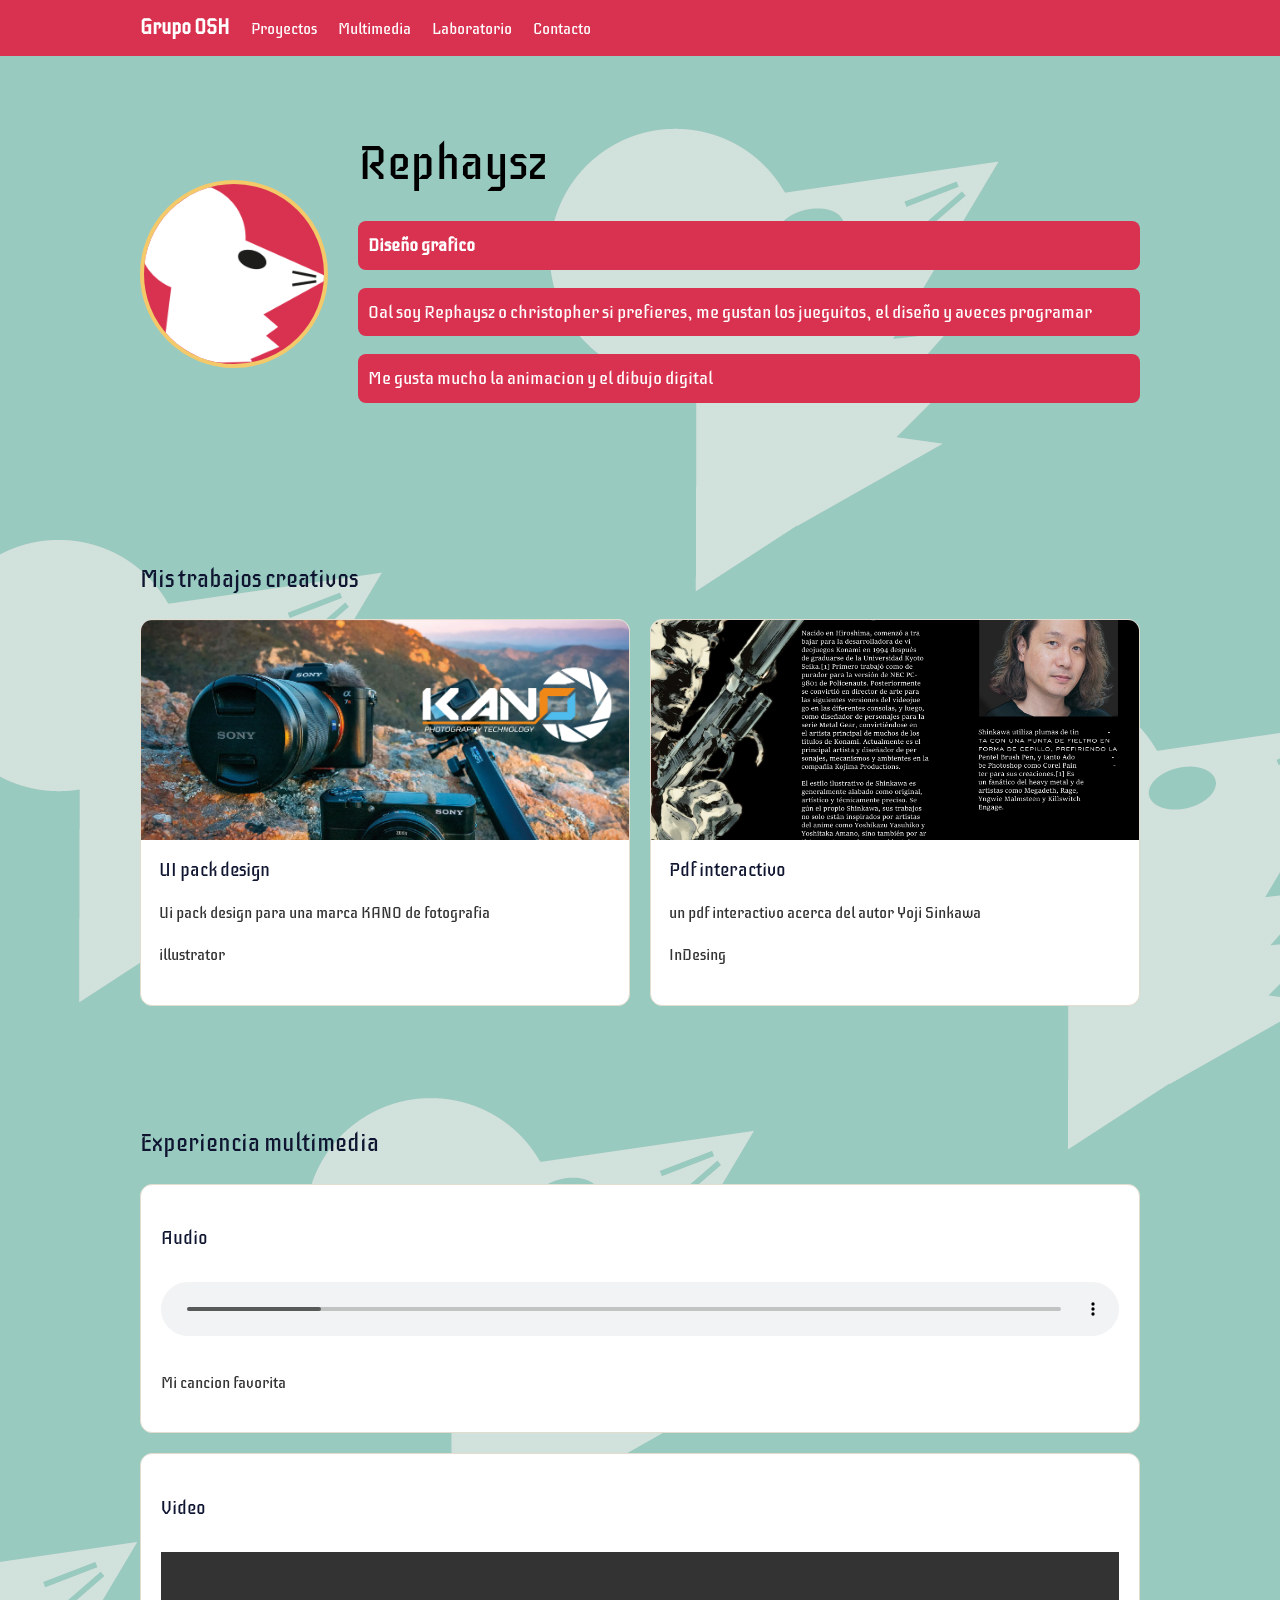
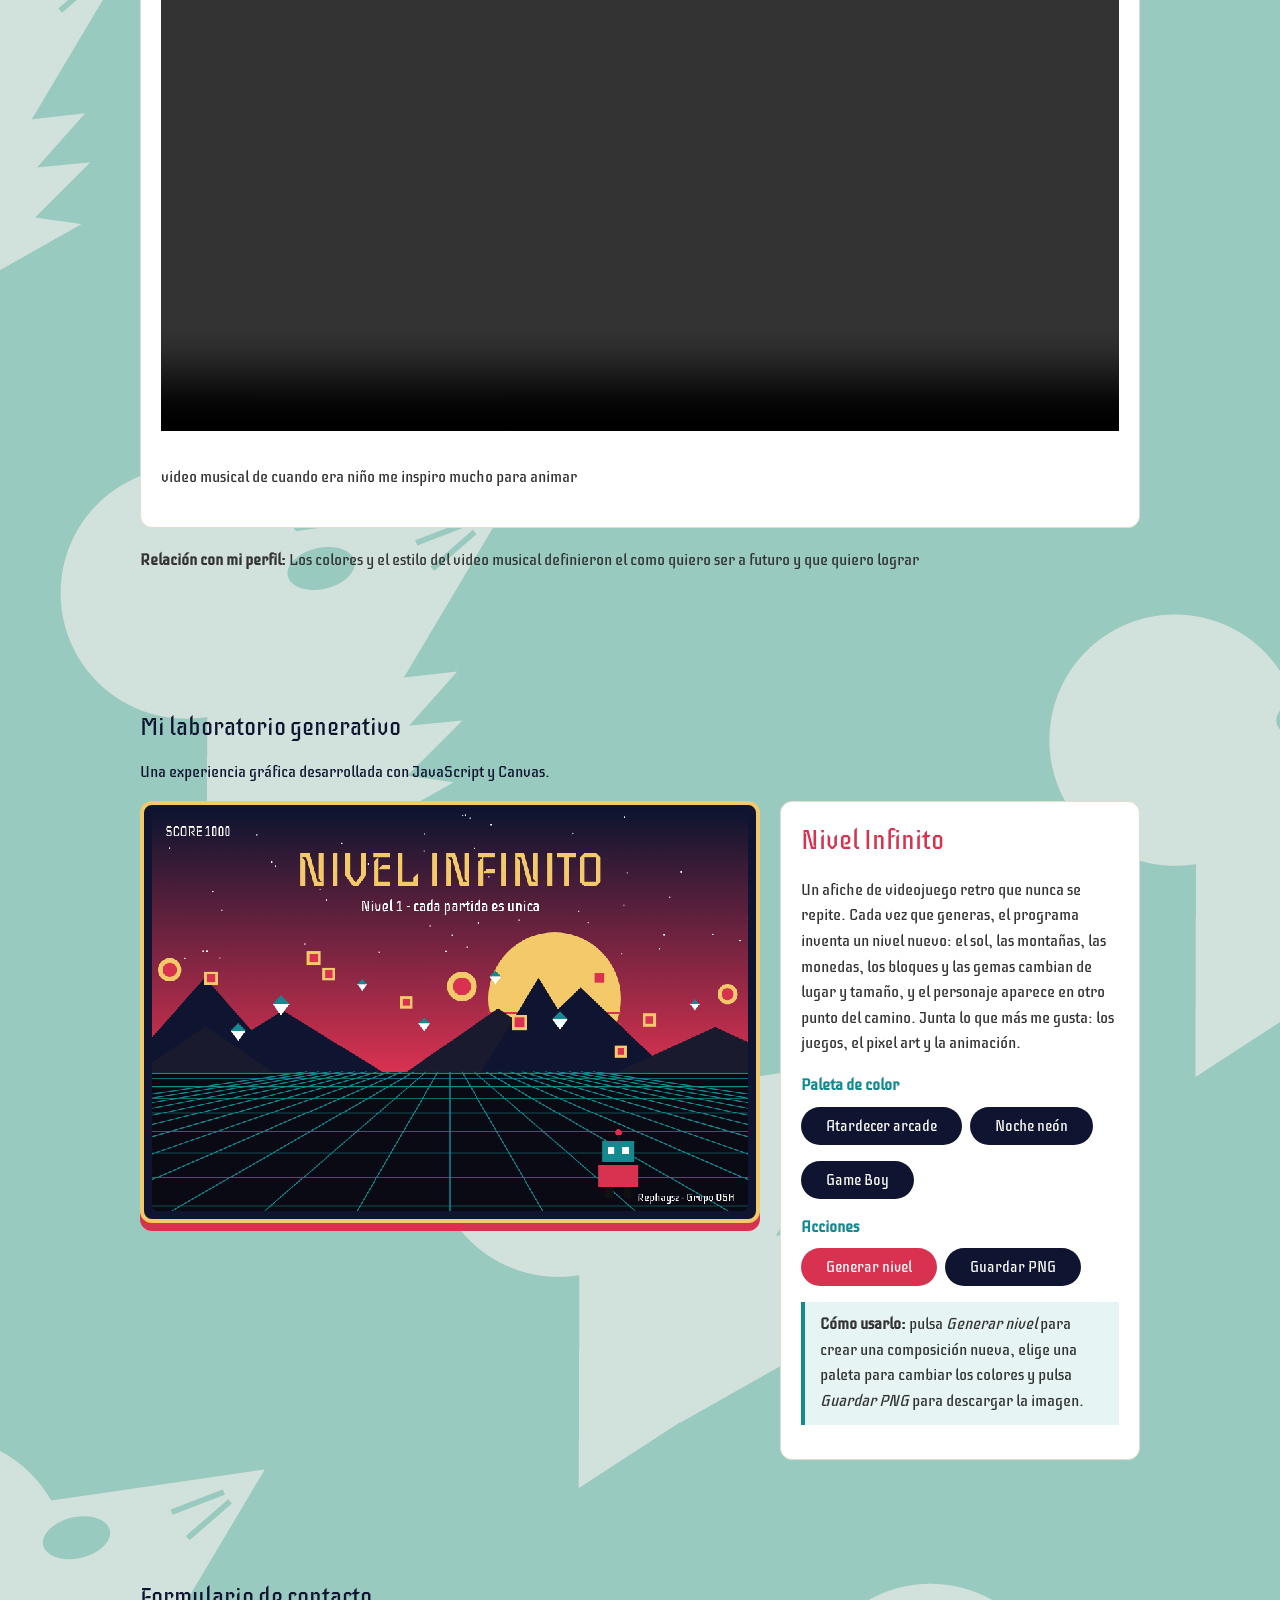
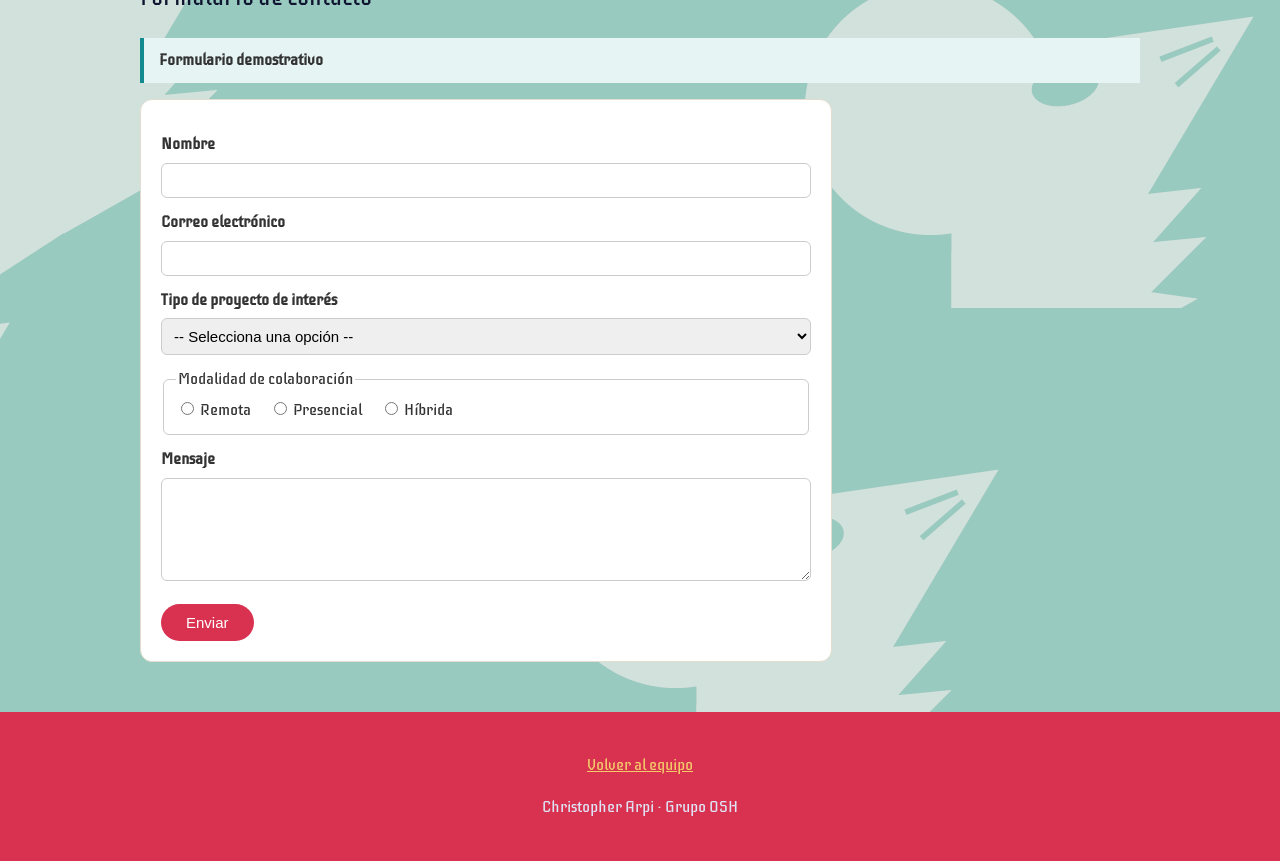
==== integrantes/integrante1/index.html @ 58a8d0e0 "Add files via upload" ====
<!DOCTYPE html>
<html lang="es">
<head>
  <meta charset="UTF-8">
  <meta name="viewport" content="width=device-width, initial-scale=1.0">
  <title>[Nombre del integrante 1] · [Nombre del equipo]</title>
  <!-- Hoja de estilos propia de esta página -->
  <link rel="stylesheet" href="estilos.css">
  <link rel="preconnect" href="https://fonts.googleapis.com">
  <link rel="preconnect" href="https://fonts.gstatic.com" crossorigin>
  <link href="https://fonts.googleapis.com/css2?family=Iceberg&display=swap" rel="stylesheet">
</head>
<body>

  <!-- Menú -->
  <nav class="menu">
    <div class="contenedor">
      <a class="marca" href="../../index.html">Grupo OSH</a>
      <a href="#proyectos">Proyectos</a>
      <a href="#multimedia">Multimedia</a>
      <a href="#laboratorio">Laboratorio</a>
      <a href="#contacto">Contacto</a>
    </div>
  </nav>

  <!-- A · Identidad creativa -->
  <header class="cabecera">
    <div class="contenedor perfil">
      <!-- Imagen: imagenes/perfil.jpg -->
      <img src="imagenes/imagen perfil.png" alt="Perfil rephaysz">
      <div>
        <h1>Rephaysz</h1>
        <p class="dorado"><strong>Diseño grafico</strong></p>
        <p>Oal soy Rephaysz o christopher si prefieres, me gustan los jueguitos, el diseño y aveces programar</p>
        <p>Me gusta mucho la animacion y el dibujo digital</p>
      </div>
    </div>
  </header>

  <main>
    <!-- B · Mis trabajos creativos -->
    <section class="seccion" id="proyectos">
      <div class="contenedor">
        <h2>Mis trabajos creativos</h2>

        <div class="tarjetas">
          <figure class="tarjeta">
            <!-- Imagen: imagenes/proyecto1.png -->
            <img src="imagenes/proyecto1.png" alt="UI pack design para una marca KANO de fotografia">
            <figcaption>
              <h3>UI pack design</h3>
              <p>Ui pack design para una marca KANO de fotografia</p>
              <p class="especialidad">illustrator</p>
            </figcaption>
          </figure>

          <figure class="tarjeta">
            <!-- Imagen: imagenes/proyecto2.png -->
            <img src="imagenes/proyecto2.png" alt="Pdf interactivo acerca del autor Yoji Sinkawa">
            <figcaption>
              <h3>Pdf interactivo</h3>
              <p>un pdf interactivo acerca del autor Yoji Sinkawa </p>
              <p class="especialidad">InDesing</p>
            </figcaption>
          </figure>
        </div>
      </div>
    </section>

    <!-- C · Experiencia multimedia -->
    <section class="seccion" id="multimedia">
      <div class="contenedor">
        <h2>Experiencia multimedia</h2>

        <div class="multimedia">
          <h3>Audio</h3>
          <!-- Archivo de audio: audio/audio.mp3 -->
          <audio controls>
            <source src="audio/audio.mp3" type="audio/mpeg">
            Tu navegador no puede reproducir este audio.
          </audio>
          <p>Mi cancion favorita</p>
        </div>

        <div class="multimedia">
          <h3>Video</h3>
          <!-- Archivo de video: videos/video.mp4 -->
          <video controls>
            <source src="videos/video1.mp4" type="video/mp4">
            Tu navegador no puede reproducir este video.
          </video>
          <p>video musical de cuando era niño me inspiro mucho para animar</p>
        </div>

        <p><strong>Relación con mi perfil:</strong> Los colores y el estilo del video musical definieron el como quiero ser a futuro y que quiero lograr</p>
      </div>
    </section>

    <!-- E · Laboratorio generativo (Canvas) -->
    <section class="seccion" id="laboratorio">
      <div class="contenedor">
        <h2> Mi laboratorio generativo</h2>
        <p class="lab-sub">Una experiencia gráfica desarrollada con JavaScript y Canvas.</p>

        <div class="laboratorio">
          <div class="lab-lienzo">
            <canvas id="lienzo" width="900" height="600">Tu navegador no puede mostrar Canvas.</canvas>
          </div>

          <aside class="lab-panel">
            <h3>Nivel Infinito</h3>
            <p>Un afiche de videojuego retro que nunca se repite. Cada vez que generas, el programa inventa un nivel nuevo: el sol, las montañas, las monedas, los bloques y las gemas cambian de lugar y tamaño, y el personaje aparece en otro punto del camino. Junta lo que más me gusta: los juegos, el pixel art y la animación.</p>

            <p class="lab-titulo">Paleta de color</p>
            <div class="lab-botones">
              <button id="btnPaleta1">Atardecer arcade</button>
              <button id="btnPaleta2">Noche neón</button>
              <button id="btnPaleta3">Game Boy</button>
            </div>

            <p class="lab-titulo">Acciones</p>
            <div class="lab-botones">
              <button id="btnGenerar"> Generar nivel</button>
              <button id="btnGuardar"> Guardar PNG</button>
            </div>

            <p class="aviso"><strong>Cómo usarlo:</strong> pulsa <em>Generar nivel</em> para crear una composición nueva, elige una paleta para cambiar los colores y pulsa <em>Guardar PNG</em> para descargar la imagen.</p>
          </aside>
        </div>
      </div>
    </section>

    <!-- D · Formulario de contacto -->
    <section class="seccion" id="contacto">
      <div class="contenedor">
        <h2>Formulario de contacto</h2>
        <p class="aviso"><strong>Formulario demostrativo</strong> </p>

        <form action="#" method="post" onsubmit="alert('Formulario demostrativo: el mensaje no fue enviado.'); return false;">
          <label for="nombre">Nombre</label>
          <input type="text" id="nombre" name="nombre" required>

          <label for="correo">Correo electrónico</label>
          <input type="email" id="correo" name="correo" required>

          <label for="tipo">Tipo de proyecto de interés</label>
          <select id="tipo" name="tipo" required>
            <option value="">-- Selecciona una opción --</option>
            <option value="ilustracion">Ilustración</option>
            <option value="animacion">Animación</option>
            <option value="videojuegos">Videojuegos</option>
            <option value="web">Diseño web</option>
            <option value="audiovisual">Producción audiovisual</option>
          </select>

          <fieldset>
            <legend>Modalidad de colaboración</legend>
            <label><input type="radio" name="modalidad" value="remota" required> Remota</label>
            <label><input type="radio" name="modalidad" value="presencial"> Presencial</label>
            <label><input type="radio" name="modalidad" value="hibrida"> Híbrida</label>
          </fieldset>

          <label for="mensaje">Mensaje</label>
          <textarea id="mensaje" name="mensaje" rows="5" required></textarea>

          <button type="submit">Enviar</button>
        </form>
      </div>
    </section>
  </main>

  <!-- F · Navegación -->
  <footer class="pie">
    <p><a href="../../index.html">Volver al equipo</a></p>
    <p>Christopher Arpi · Grupo OSH</p>
  </footer>

  <!-- Programa del laboratorio generativo -->
  <script src="canvas.js"></script>
</body>
</html>
---- integrantes/integrante1/estilos.css ----
/* Colores y fuentes */
body {
  margin: 0;
  font-family: "Iceberg", sans-serif;
  background-color: #ffffff;
  color: #333333;
  line-height: 1.6;
        background-image: 
    linear-gradient(rgba(255, 255, 255, 0.55), rgba(255, 255, 255, 0.55)),
    url('imagenes/portafolio arpi4.png');

}

h1, h2, h3 {
  font-family: "Iceberg", sans-serif;
  font-weight: 500;
  color: #0f1530;
  font-style: bold;
}

a {
  color: #138a8f;
}

img {
  max-width: 100%;
}

/* Contenedor centrado */
.contenedor {
  width: 90%;
  max-width: 1000px;
  margin: 0 auto;

}

/* Menú superior */
.menu {
  background-color: #D93250;
  padding: 12px 0;
}

.menu a {
  color: #ffffff;
  text-decoration: none;
  margin-right: 18px;
}

.menu a:hover {
  color: #f3c969;
}

.marca {
  font-weight: bold;
  font-size: 20px;
}

/* Cabecera */
.cabecera {

  color: #000000;
  text-align: center;
  
  padding: 70px 20px;
  background-size: cover;       
  background-position: center; 
  background-repeat: no-repeat; 
  
}

.cabecera h1 {
  color: #000000;
  font-size: 48px;
  margin: 0 0 10px;
  
}

.cabecera p {
  color: #ffffff;
  font-size: 18px;
  background-color: #D93250;
  padding: 10px;
  border-radius: 8px;

}

.dorado {
  color: #f3c969;
}

/* Botones */
.boton {
  display: inline-block;
  background-color: #e0a93b;
  color: #0f1530;
  padding: 10px 22px;
  border-radius: 25px;
  text-decoration: none;
  font-weight: bold;
}

.boton:hover {
  background-color: #f3c969;
}

/* Secciones */
.seccion {
  padding: 50px 0;
}

/* Tarjetas (integrantes y proyectos) */
.tarjetas {
  display: flex;
  flex-wrap: wrap;
  gap: 20px;
}

.tarjeta {
  flex: 1 1 280px;
  background-color: #ffffff;
  border: 1px solid #e3ddcf;
  border-radius: 12px;
  overflow: hidden;
  margin: 0;
}

.tarjeta img {
  width: 100%;
  height: 220px;
  object-fit: cover;
  display: block;
  background-color: #e9e4f5;
}

.tarjeta .texto,
.tarjeta figcaption {
  padding: 15px 18px 20px;
}

.tarjeta h3 {
  margin: 0 0 5px;
}

.Sobrenombre {
  color: #138a8f;
  font-weight: bold;
  margin: 0 0 10px;
}

/* Página personal: presentación */
.perfil {
  display: flex;
  flex-wrap: wrap;
  align-items: center;
  gap: 30px;
  text-align: left;
}

.perfil img {
  width: 180px;
  height: 180px;
  border-radius: 50%;
  object-fit: cover;
  border: 4px solid #f3c969;
  background-color: #D93250;
}

.perfil div {
  flex: 1 1 300px;
}

/* Audio y video */
.multimedia {
  background-color: #ffffff;
  border: 1px solid #e3ddcf;
  border-radius: 12px;
  padding: 20px;
  margin-bottom: 20px;
}

audio,
video {
  width: 100%;
  margin: 10px 0;
}

/* Formulario */
form {
  background-color: #ffffff;
  border: 1px solid #e3ddcf;
  border-radius: 12px;
  padding: 20px;
  max-width: 650px;
}

label {
  display: block;
  font-weight: bold;
  margin-top: 12px;
}

input[type="text"],
input[type="email"],
select,
textarea {
  width: 100%;
  padding: 8px;
  margin-top: 5px;
  border: 1px solid #cccccc;
  border-radius: 6px;
  box-sizing: border-box;
  font-size: 15px;
}

fieldset {
  margin-top: 12px;
  border: 1px solid #cccccc;
  border-radius: 6px;
}

fieldset label {
  display: inline;
  font-weight: normal;
  margin-right: 15px;
}

button {
  margin-top: 15px;
  background-color: #D93250;
  color: #ffffff;
  border: none;
  padding: 10px 25px;
  border-radius: 25px;
  font-size: 15px;
  cursor: pointer;
}

button:hover {
  background-color: #138a8f;
}

.aviso {
  background-color: #e6f4f4;
  border-left: 4px solid #138a8f;
  padding: 10px 15px;
}

/* Pie de página */
.pie {
  background-color: #D93250;
  color: #dfe3f5;
  text-align: center;
  padding: 25px 0;
}

.pie a {
  color: #f3c969;
}

/* Laboratorio generativo (Canvas) */
.lab-sub {
  margin-top: -8px;
  color: #0f1530;
}

.laboratorio {
  display: flex;
  flex-wrap: wrap;
  gap: 20px;
  align-items: flex-start;
}

.lab-lienzo {
  flex: 2 1 480px;
  background-color: #0f1530;
  border: 4px solid #f3c969;
  border-radius: 12px;
  padding: 8px;
  box-shadow: 0 8px 0 #D93250;
}

#lienzo {
  display: block;
  width: 100%;
  height: auto;
  border-radius: 6px;
  image-rendering: pixelated;
}

.lab-panel {
  flex: 1 1 260px;
  background-color: #ffffff;
  border: 1px solid #e3ddcf;
  border-radius: 12px;
  padding: 18px 20px;
}

.lab-panel h3 {
  margin: 0 0 8px;
  font-size: 26px;
  color: #D93250;
}

.lab-titulo {
  margin: 16px 0 0;
  font-weight: bold;
  color: #138a8f;
}

.lab-botones {
  display: flex;
  flex-wrap: wrap;
  gap: 8px;
}

.lab-botones button {
  margin-top: 8px;
  font-family: "Iceberg", sans-serif;
  background-color: #0f1530;
}

.lab-botones button:hover {
  background-color: #138a8f;
}

.lab-botones button.activa {
  background-color: #f3c969;
  color: #0f1530;
}

#btnGenerar {
  background-color: #D93250;
}

/* Celulares */
@media (max-width: 600px) {
  .cabecera h1 {
    font-size: 34px;
  }

  .perfil {
    justify-content: center;
    text-align: center;
  }
}
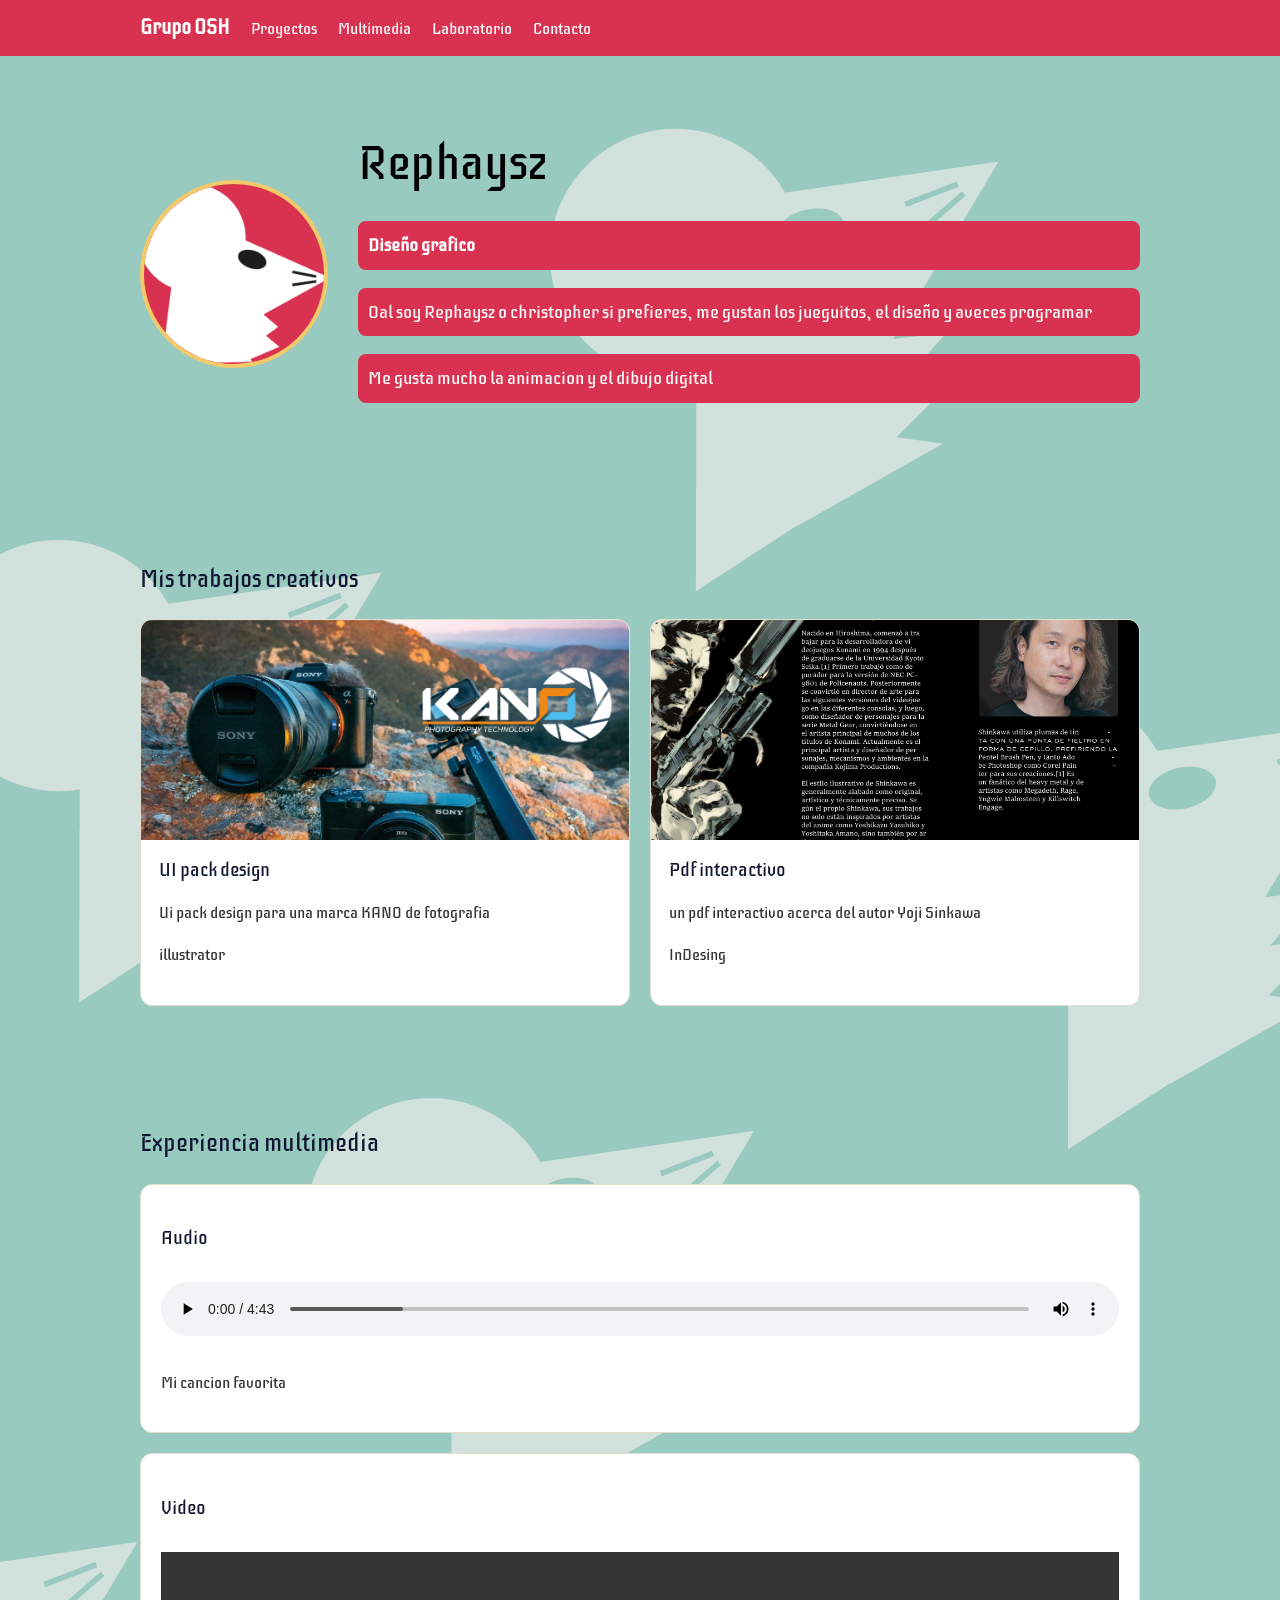
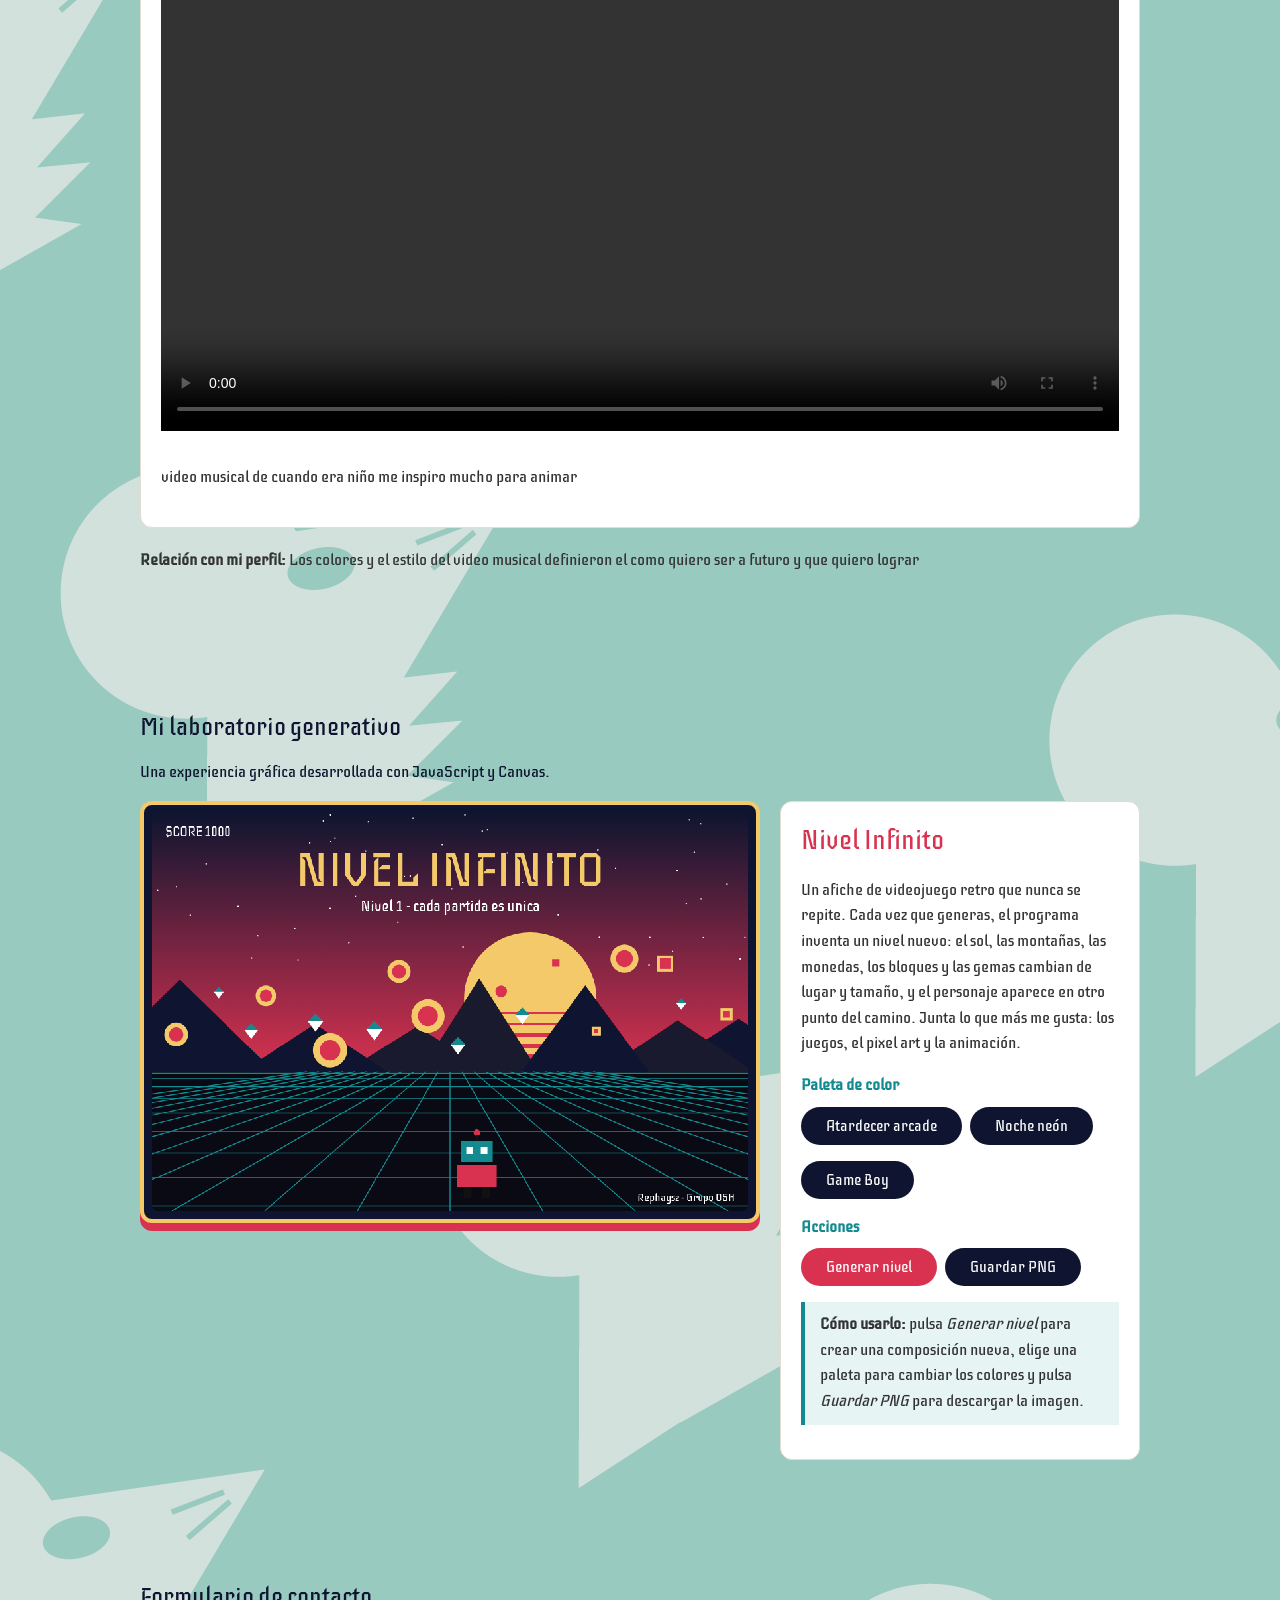
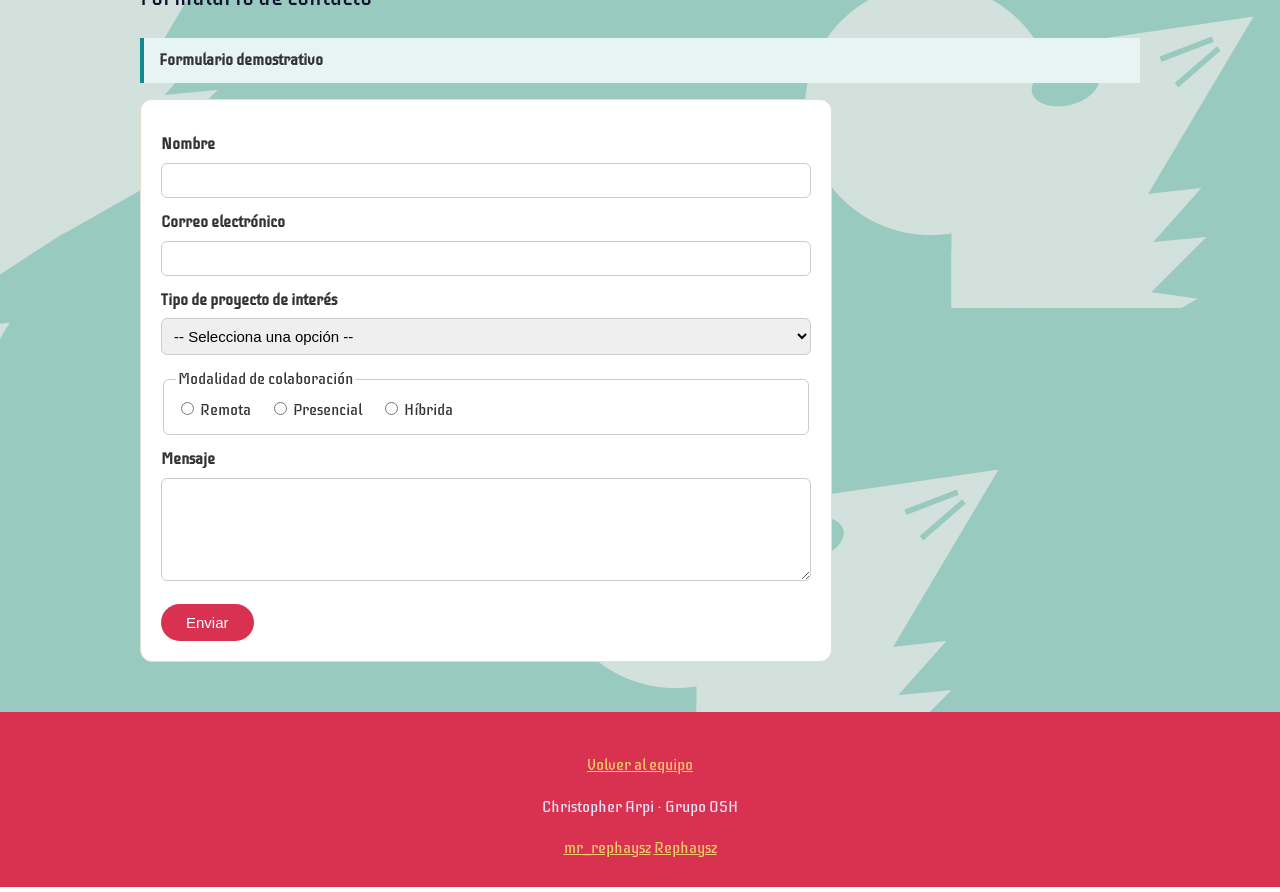
==== commit 8fc6ecd0: "Update index.html" ====
--- a/integrantes/integrante1/index.html
+++ b/integrantes/integrante1/index.html
@@ -173,6 +173,8 @@
   <footer class="pie">
     <p><a href="../../index.html">Volver al equipo</a></p>
     <p>Christopher Arpi · Grupo OSH</p>
+    <a href="https://ejemplo.com">mr_rephaysz</a>
+    <a href="https://ejemplo.com">Rephaysz</a>
   </footer>
 
   <!-- Programa del laboratorio generativo -->
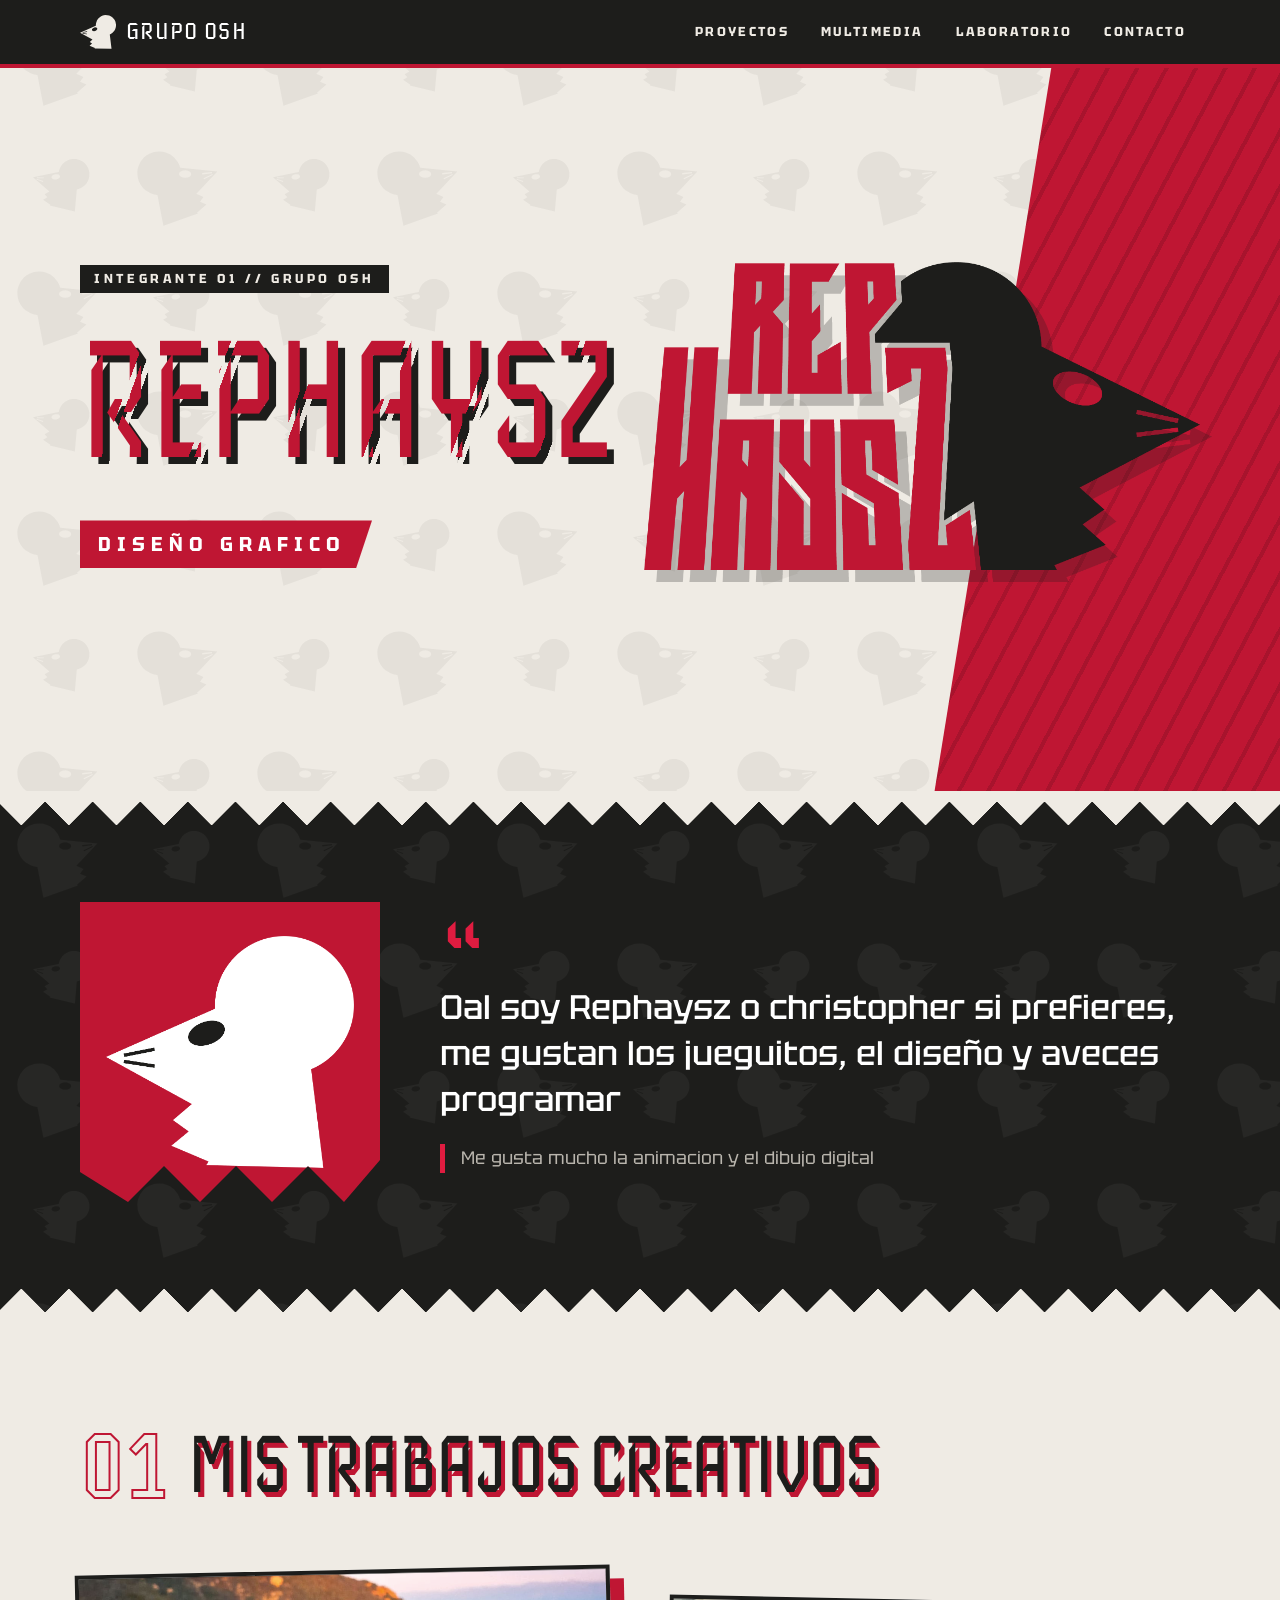
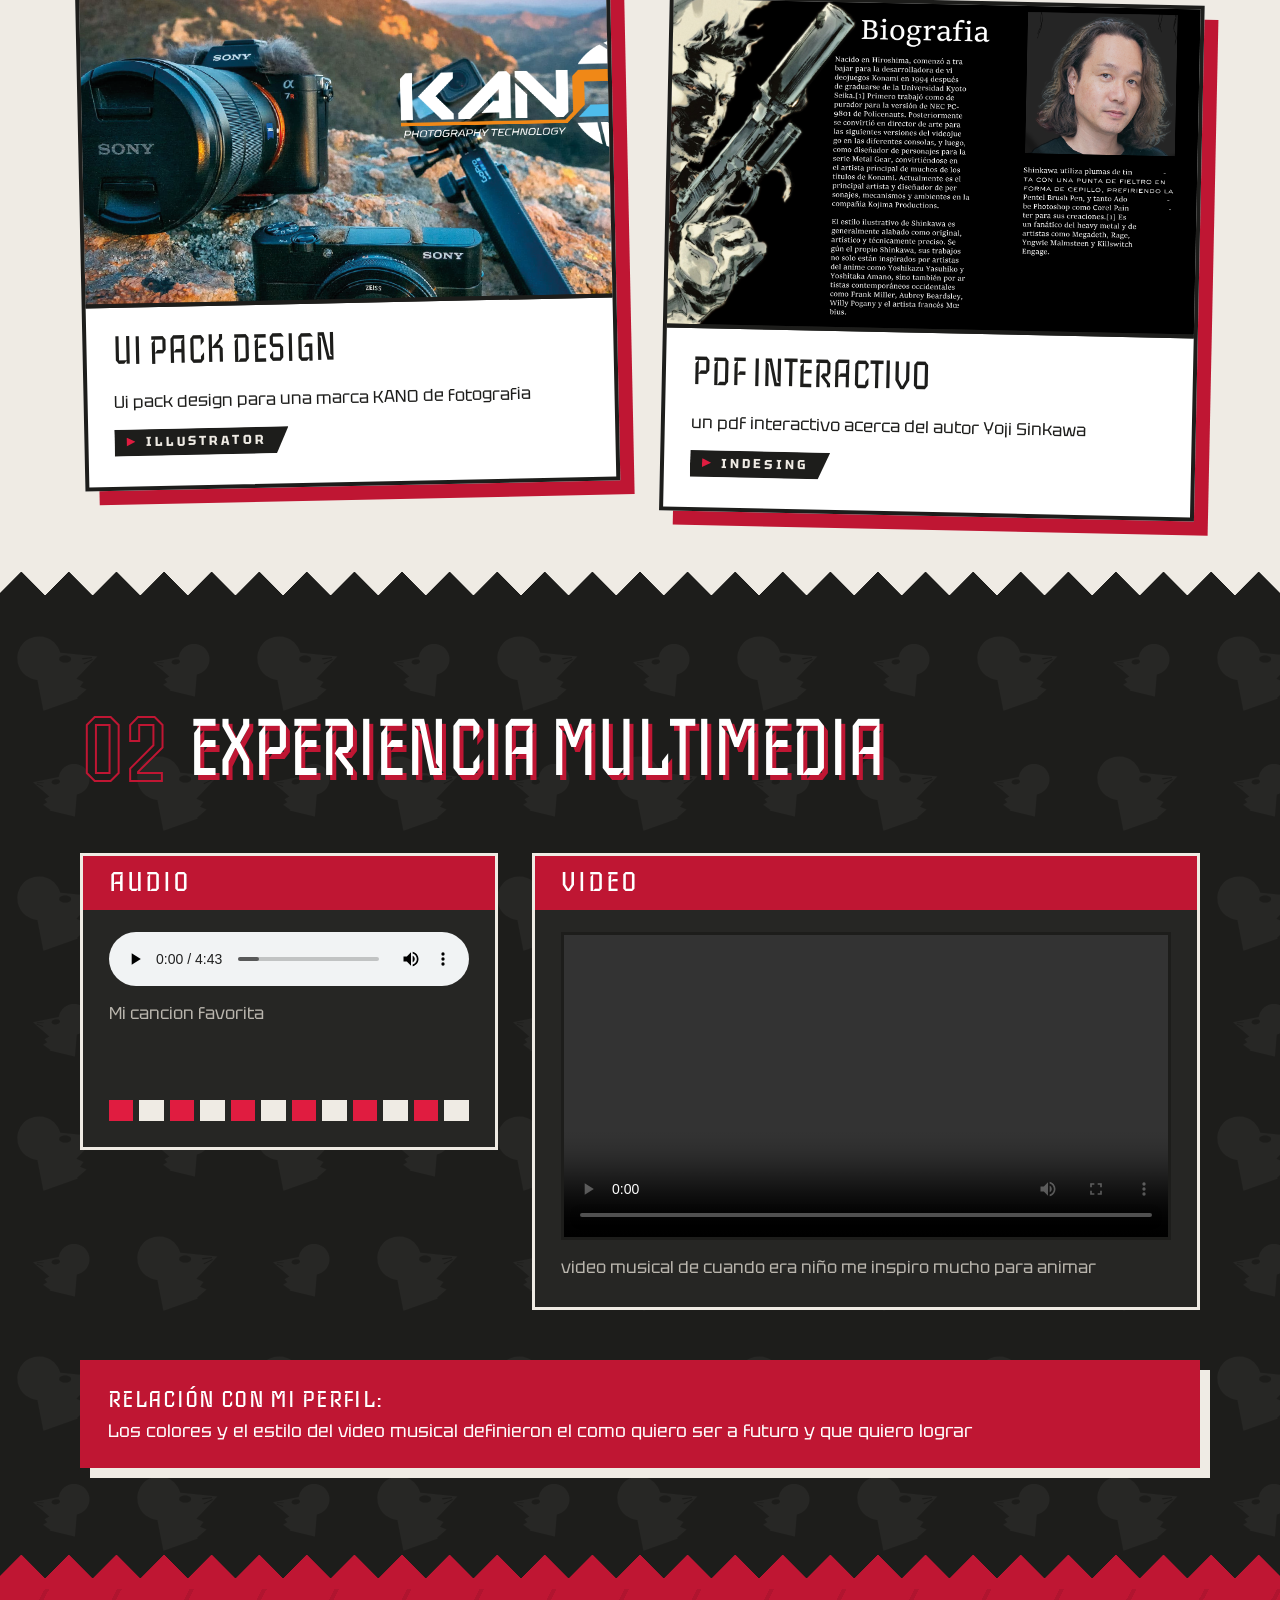
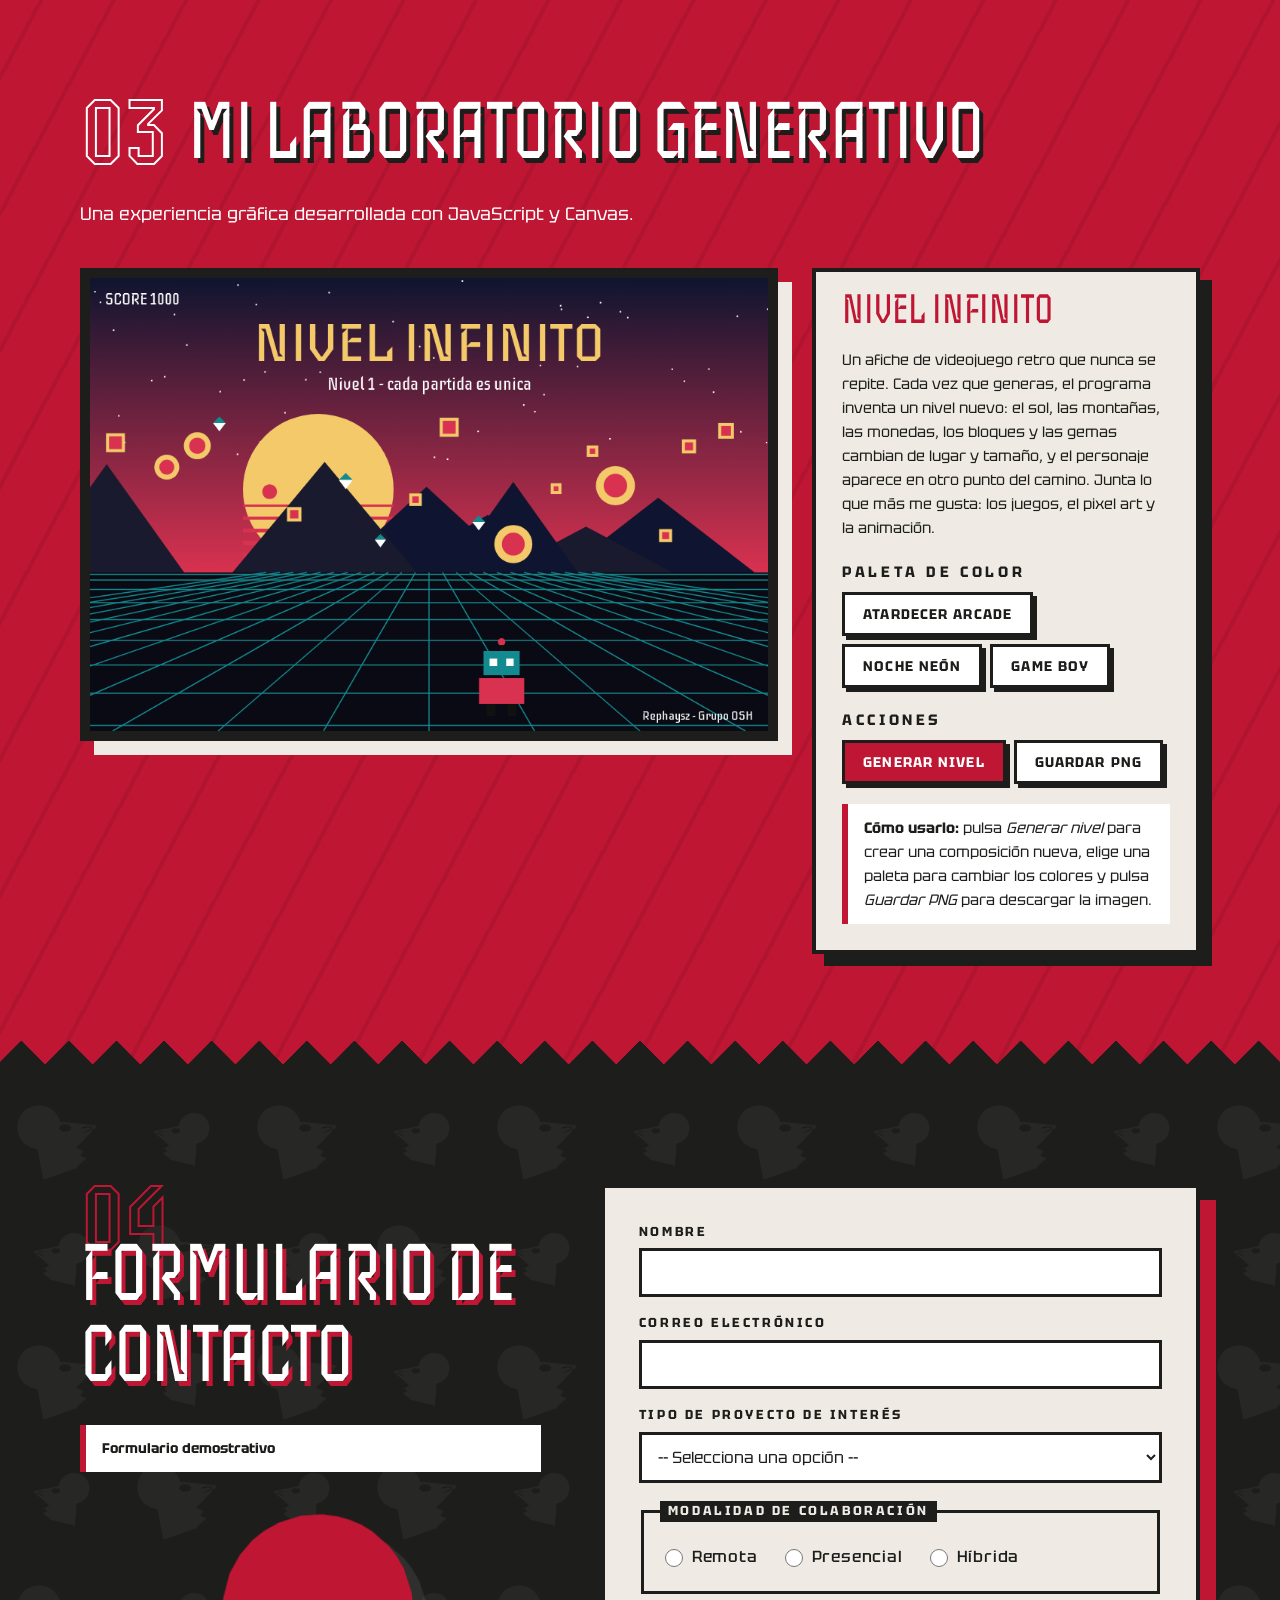
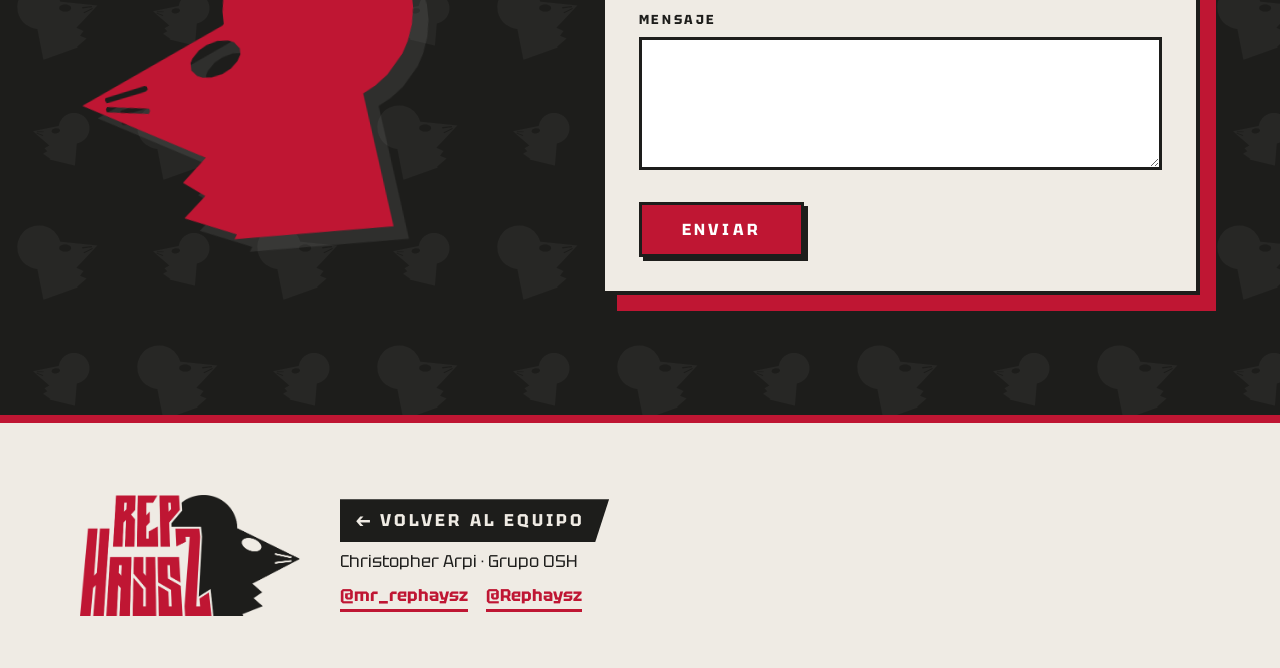
==== commit e1f9a301: "Add files via upload" ====
--- a/integrantes/integrante1/index.html
+++ b/integrantes/integrante1/index.html
@@ -3,50 +3,84 @@
 <head>
   <meta charset="UTF-8">
   <meta name="viewport" content="width=device-width, initial-scale=1.0">
-  <title>[Nombre del integrante 1] · [Nombre del equipo]</title>
+  <title>Rephaysz · Grupo OSH</title>
+  <link rel="icon" type="image/svg+xml" href="imagenes/rata.svg">
+  <link rel="preconnect" href="https://fonts.googleapis.com">
+  <link rel="preconnect" href="https://fonts.gstatic.com" crossorigin>
+  <!-- Títulos: Iceberg (Cyreal) · Textos: Tektur (Adam Jagosz) -->
+  <link href="https://fonts.googleapis.com/css2?family=Iceberg&family=Tektur:wght@400;500;700;900&display=swap" rel="stylesheet">
   <!-- Hoja de estilos propia de esta página -->
   <link rel="stylesheet" href="estilos.css">
-  <link rel="preconnect" href="https://fonts.googleapis.com">
-  <link rel="preconnect" href="https://fonts.gstatic.com" crossorigin>
-  <link href="https://fonts.googleapis.com/css2?family=Iceberg&display=swap" rel="stylesheet">
 </head>
 <body>
 
+  <!-- La silueta de la rata del logo, dibujada una vez y reutilizada -->
+  <svg class="oculto" aria-hidden="true">
+    <defs>
+      <path id="rata" fill-rule="evenodd" d="M73,12 57,21 44,31 24,53 15,67 7,85 0,118 0,138 4,161 12,183 21,199 44,225 62,238 79,247 57,429 272,424 268,418 336,389 305,362 333,341 299,311 457,224 258,136 256,134 256,118 253,99 241,67 225,44 206,26 189,15 168,6 138,0 109,1 88,6Z M426,232 425,236 369,244 367,240 368,237 424,229Z M367,211 368,207 371,206 425,217 426,220 424,224 370,214Z M238,169 245,160 252,157 267,156 282,160 293,166 303,176 306,182 306,192 299,200 292,203 280,204 265,201 253,195 243,186 238,177Z"/>
+    </defs>
+  </svg>
+
   <!-- Menú -->
   <nav class="menu">
-    <div class="contenedor">
-      <a class="marca" href="../../index.html">Grupo OSH</a>
-      <a href="#proyectos">Proyectos</a>
-      <a href="#multimedia">Multimedia</a>
-      <a href="#laboratorio">Laboratorio</a>
-      <a href="#contacto">Contacto</a>
+    <div class="contenedor menu-fila">
+      <a class="marca" href="../../index.html">
+        <svg class="rata-mini" viewBox="0 0 458 430" aria-hidden="true"><use href="#rata"/></svg>
+        <span>Grupo OSH</span>
+      </a>
+      <div class="enlaces">
+        <a href="#proyectos">Proyectos</a>
+        <a href="#multimedia">Multimedia</a>
+        <a href="#laboratorio">Laboratorio</a>
+        <a href="#contacto">Contacto</a>
+      </div>
     </div>
   </nav>
 
   <!-- A · Identidad creativa -->
   <header class="cabecera">
-    <div class="contenedor perfil">
-      <!-- Imagen: imagenes/perfil.jpg -->
-      <img src="imagenes/imagen perfil.png" alt="Perfil rephaysz">
-      <div>
-        <h1>Rephaysz</h1>
-        <p class="dorado"><strong>Diseño grafico</strong></p>
-        <p>Oal soy Rephaysz o christopher si prefieres, me gustan los jueguitos, el diseño y aveces programar</p>
+    <div class="bloque-rojo" aria-hidden="true"></div>
+    <div class="contenedor cabecera-fila">
+      <div class="cabecera-texto">
+        <p class="etiqueta" aria-hidden="true">Integrante 01 // Grupo OSH</p>
+        <h1><span>Rephaysz</span></h1>
+        <p class="rol"><strong>Diseño grafico</strong></p>
+      </div>
+      <div class="cabecera-logo">
+        <img src="imagenes/integrante1.png" alt="Logo de Rephaysz: letras rojas y la silueta de una rata">
+      </div>
+    </div>
+    <div class="dientes dientes-abajo" aria-hidden="true"></div>
+  </header>
+
+  <section class="identidad" aria-label="Sobre mí">
+    <div class="contenedor identidad-fila">
+      <div class="perfil-marco">
+        <img src="imagenes/imagen perfil.png" alt="Perfil rephaysz">
+      </div>
+      <div class="identidad-texto">
+        <p class="cita">Oal soy Rephaysz o christopher si prefieres, me gustan los jueguitos, el diseño y aveces programar</p>
         <p>Me gusta mucho la animacion y el dibujo digital</p>
       </div>
     </div>
-  </header>
+  </section>
 
   <main>
     <!-- B · Mis trabajos creativos -->
-    <section class="seccion" id="proyectos">
+    <section class="seccion proyectos" id="proyectos">
+      <div class="dientes dientes-arriba" aria-hidden="true"></div>
       <div class="contenedor">
-        <h2>Mis trabajos creativos</h2>
+        <div class="titulo">
+          <span class="numero" aria-hidden="true">01</span>
+          <h2>Mis trabajos creativos</h2>
+        </div>
 
         <div class="tarjetas">
           <figure class="tarjeta">
             <!-- Imagen: imagenes/proyecto1.png -->
-            <img src="imagenes/proyecto1.png" alt="UI pack design para una marca KANO de fotografia">
+            <div class="tarjeta-imagen">
+              <img src="imagenes/proyecto1.png" alt="UI pack design para una marca KANO de fotografia">
+            </div>
             <figcaption>
               <h3>UI pack design</h3>
               <p>Ui pack design para una marca KANO de fotografia</p>
@@ -56,7 +90,9 @@
 
           <figure class="tarjeta">
             <!-- Imagen: imagenes/proyecto2.png -->
-            <img src="imagenes/proyecto2.png" alt="Pdf interactivo acerca del autor Yoji Sinkawa">
+            <div class="tarjeta-imagen">
+              <img src="imagenes/proyecto2.png" alt="Pdf interactivo acerca del autor Yoji Sinkawa">
+            </div>
             <figcaption>
               <h3>Pdf interactivo</h3>
               <p>un pdf interactivo acerca del autor Yoji Sinkawa </p>
@@ -68,38 +104,49 @@
     </section>
 
     <!-- C · Experiencia multimedia -->
-    <section class="seccion" id="multimedia">
+    <section class="seccion oscura" id="multimedia">
+      <div class="dientes dientes-arriba" aria-hidden="true"></div>
       <div class="contenedor">
-        <h2>Experiencia multimedia</h2>
-
-        <div class="multimedia">
-          <h3>Audio</h3>
-          <!-- Archivo de audio: audio/audio.mp3 -->
-          <audio controls>
-            <source src="audio/audio.mp3" type="audio/mpeg">
-            Tu navegador no puede reproducir este audio.
-          </audio>
-          <p>Mi cancion favorita</p>
-        </div>
-
-        <div class="multimedia">
-          <h3>Video</h3>
-          <!-- Archivo de video: videos/video.mp4 -->
-          <video controls>
-            <source src="videos/video1.mp4" type="video/mp4">
-            Tu navegador no puede reproducir este video.
-          </video>
-          <p>video musical de cuando era niño me inspiro mucho para animar</p>
-        </div>
-
-        <p><strong>Relación con mi perfil:</strong> Los colores y el estilo del video musical definieron el como quiero ser a futuro y que quiero lograr</p>
+        <div class="titulo">
+          <span class="numero" aria-hidden="true">02</span>
+          <h2>Experiencia multimedia</h2>
+        </div>
+
+        <div class="multimedia-fila">
+          <div class="multimedia">
+            <h3>Audio</h3>
+            <!-- Archivo de audio: audio/audio.mp3 -->
+            <audio controls>
+              <source src="audio/audio.mp3" type="audio/mpeg">
+              Tu navegador no puede reproducir este audio.
+            </audio>
+            <p>Mi cancion favorita</p>
+            <div class="ondas" aria-hidden="true"><i></i><i></i><i></i><i></i><i></i><i></i><i></i><i></i><i></i><i></i><i></i><i></i></div>
+          </div>
+
+          <div class="multimedia multimedia-video">
+            <h3>Video</h3>
+            <!-- Archivo de video: videos/video1.mp4 -->
+            <video controls>
+              <source src="videos/video1.mp4" type="video/mp4">
+              Tu navegador no puede reproducir este video.
+            </video>
+            <p>video musical de cuando era niño me inspiro mucho para animar</p>
+          </div>
+        </div>
+
+        <p class="relacion"><strong>Relación con mi perfil:</strong> Los colores y el estilo del video musical definieron el como quiero ser a futuro y que quiero lograr</p>
       </div>
     </section>
 
     <!-- E · Laboratorio generativo (Canvas) -->
-    <section class="seccion" id="laboratorio">
+    <section class="seccion laboratorio-seccion" id="laboratorio">
+      <div class="dientes dientes-arriba" aria-hidden="true"></div>
       <div class="contenedor">
-        <h2> Mi laboratorio generativo</h2>
+        <div class="titulo">
+          <span class="numero" aria-hidden="true">03</span>
+          <h2>Mi laboratorio generativo</h2>
+        </div>
         <p class="lab-sub">Una experiencia gráfica desarrollada con JavaScript y Canvas.</p>
 
         <div class="laboratorio">
@@ -120,8 +167,8 @@
 
             <p class="lab-titulo">Acciones</p>
             <div class="lab-botones">
-              <button id="btnGenerar"> Generar nivel</button>
-              <button id="btnGuardar"> Guardar PNG</button>
+              <button id="btnGenerar" class="principal">Generar nivel</button>
+              <button id="btnGuardar">Guardar PNG</button>
             </div>
 
             <p class="aviso"><strong>Cómo usarlo:</strong> pulsa <em>Generar nivel</em> para crear una composición nueva, elige una paleta para cambiar los colores y pulsa <em>Guardar PNG</em> para descargar la imagen.</p>
@@ -131,10 +178,17 @@
     </section>
 
     <!-- D · Formulario de contacto -->
-    <section class="seccion" id="contacto">
-      <div class="contenedor">
-        <h2>Formulario de contacto</h2>
-        <p class="aviso"><strong>Formulario demostrativo</strong> </p>
+    <section class="seccion contacto oscura" id="contacto">
+      <div class="dientes dientes-arriba" aria-hidden="true"></div>
+      <div class="contenedor contacto-fila">
+        <div>
+          <div class="titulo">
+            <span class="numero" aria-hidden="true">04</span>
+            <h2>Formulario de contacto</h2>
+          </div>
+          <p class="aviso"><strong>Formulario demostrativo</strong> </p>
+          <svg class="rata-grande" viewBox="0 0 458 430" aria-hidden="true"><use href="#rata"/></svg>
+        </div>
 
         <form action="#" method="post" onsubmit="alert('Formulario demostrativo: el mensaje no fue enviado.'); return false;">
           <label for="nombre">Nombre</label>
@@ -171,10 +225,17 @@
 
   <!-- F · Navegación -->
   <footer class="pie">
-    <p><a href="../../index.html">Volver al equipo</a></p>
-    <p>Christopher Arpi · Grupo OSH</p>
-    <a href="https://ejemplo.com">mr_rephaysz</a>
-    <a href="https://ejemplo.com">Rephaysz</a>
+    <div class="contenedor pie-fila">
+      <img class="pie-logo" src="imagenes/integrante1.png" alt="">
+      <div>
+        <p><a class="volver" href="../../index.html">Volver al equipo</a></p>
+        <p>Christopher Arpi · Grupo OSH</p>
+        <p class="redes">
+          <a href="https://ejemplo.com">mr_rephaysz</a>
+          <a href="https://ejemplo.com">Rephaysz</a>
+        </p>
+      </div>
+    </div>
   </footer>
 
   <!-- Programa del laboratorio generativo -->
--- a/integrantes/integrante1/estilos.css
+++ b/integrantes/integrante1/estilos.css
@@ -1,202 +1,708 @@
-/* Colores y fuentes */
+/* =========================================================
+   REPHAYSZ · Página personal (integrante 1)
+   Estilo tomado de su logo: letras rojas altas y cortadas,
+   la silueta negra de la rata y su pecho en forma de sierra.
+   Títulos: Iceberg (Cyreal) · Textos: Tektur (Adam Jagosz)
+   ========================================================= */
+
+:root {
+  --rojo: #bf1633;
+  --rojo-vivo: #e01c40;
+  --negro: #1d1d1b;
+  --negro-2: #262624;
+  --papel: #efebe4;
+  --blanco: #ffffff;
+  --gris: #b9b5ad;
+
+  --titulos: "Iceberg", "Tektur", sans-serif;
+  --textos: "Tektur", system-ui, sans-serif;
+  --diente: 34px;
+}
+
+* {
+  box-sizing: border-box;
+}
+
+html {
+  scroll-behavior: smooth;
+  scroll-padding-top: 76px;
+}
+
 body {
   margin: 0;
-  font-family: "Iceberg", sans-serif;
-  background-color: #ffffff;
-  color: #333333;
+  font-family: var(--textos);
+  font-size: 17px;
   line-height: 1.6;
-        background-image: 
-    linear-gradient(rgba(255, 255, 255, 0.55), rgba(255, 255, 255, 0.55)),
-    url('imagenes/portafolio arpi4.png');
-
+  color: var(--negro);
+  background-color: var(--papel);
+  overflow-x: hidden;
 }
 
 h1, h2, h3 {
-  font-family: "Iceberg", sans-serif;
-  font-weight: 500;
-  color: #0f1530;
-  font-style: bold;
-}
-
-a {
-  color: #138a8f;
+  font-family: var(--titulos);
+  font-weight: 400;
+  line-height: 1;
+  margin: 0;
 }
 
 img {
   max-width: 100%;
-}
-
-/* Contenedor centrado */
+  display: block;
+}
+
+a {
+  color: var(--rojo);
+}
+
+::selection {
+  background: var(--rojo);
+  color: var(--blanco);
+}
+
+.oculto {
+  position: absolute;
+  width: 0;
+  height: 0;
+  overflow: hidden;
+}
+
 .contenedor {
   width: 90%;
-  max-width: 1000px;
+  max-width: 1120px;
   margin: 0 auto;
-
-}
-
-/* Menú superior */
+}
+
+/* ---------- Bordes en sierra, como el pecho de la rata ---------- */
+.dientes {
+  position: absolute;
+  left: 0;
+  right: 0;
+  height: var(--diente);
+  background: var(--fondo, var(--papel));
+  z-index: 3;
+  pointer-events: none;
+}
+
+/* dientes que suben desde el borde de arriba de una sección */
+.dientes-arriba {
+  top: calc(var(--diente) * -1 + 1px);
+  -webkit-mask: conic-gradient(from 135deg at top, #000000 90deg, transparent 0) 50% / calc(var(--diente) * 1.4) 100%;
+  mask: conic-gradient(from 135deg at top, #000000 90deg, transparent 0) 50% / calc(var(--diente) * 1.4) 100%;
+}
+
+/* dientes que bajan desde el borde de abajo */
+.dientes-abajo {
+  bottom: calc(var(--diente) * -1 + 1px);
+  -webkit-mask: conic-gradient(from -45deg at bottom, #000000 90deg, transparent 0) 50% / calc(var(--diente) * 1.4) 100%;
+  mask: conic-gradient(from -45deg at bottom, #000000 90deg, transparent 0) 50% / calc(var(--diente) * 1.4) 100%;
+}
+
+/* ---------- Menú ---------- */
 .menu {
-  background-color: #D93250;
-  padding: 12px 0;
-}
-
-.menu a {
-  color: #ffffff;
+  position: fixed;
+  top: 0;
+  left: 0;
+  right: 0;
+  z-index: 50;
+  background: var(--negro);
+  border-bottom: 4px solid var(--rojo);
+}
+
+.menu-fila {
+  display: flex;
+  align-items: center;
+  justify-content: space-between;
+  gap: 20px;
+  height: 64px;
+}
+
+.marca {
+  display: flex;
+  align-items: center;
+  gap: 10px;
+  color: var(--blanco);
   text-decoration: none;
-  margin-right: 18px;
-}
-
-.menu a:hover {
-  color: #f3c969;
-}
-
-.marca {
-  font-weight: bold;
-  font-size: 20px;
-}
-
-/* Cabecera */
+  font-family: var(--titulos);
+  font-size: 22px;
+  letter-spacing: 0.06em;
+  text-transform: uppercase;
+}
+
+.rata-mini {
+  width: 36px;
+  height: 34px;
+  fill: var(--papel);
+  transform: scaleX(-1);
+  transition: transform 0.25s, fill 0.25s;
+}
+
+.marca:hover .rata-mini {
+  fill: var(--rojo-vivo);
+  transform: scaleX(-1) translateX(-4px) rotate(-8deg);
+}
+
+.enlaces {
+  display: flex;
+  gap: 4px;
+}
+
+.enlaces a {
+  padding: 8px 14px;
+  color: var(--papel);
+  text-decoration: none;
+  font-size: 13px;
+  font-weight: 700;
+  letter-spacing: 0.18em;
+  text-transform: uppercase;
+  clip-path: polygon(8px 0, 100% 0, calc(100% - 8px) 100%, 0 100%);
+  transition: background-color 0.2s, color 0.2s;
+}
+
+.enlaces a:hover {
+  background: var(--rojo);
+  color: var(--blanco);
+}
+
+/* ---------- Cabecera ---------- */
 .cabecera {
-
-  color: #000000;
-  text-align: center;
-  
-  padding: 70px 20px;
-  background-size: cover;       
-  background-position: center; 
-  background-repeat: no-repeat; 
-  
-}
-
-.cabecera h1 {
-  color: #000000;
-  font-size: 48px;
-  margin: 0 0 10px;
-  
-}
-
-.cabecera p {
-  color: #ffffff;
-  font-size: 18px;
-  background-color: #D93250;
-  padding: 10px;
-  border-radius: 8px;
-
-}
-
-.dorado {
-  color: #f3c969;
-}
-
-/* Botones */
-.boton {
-  display: inline-block;
-  background-color: #e0a93b;
-  color: #0f1530;
-  padding: 10px 22px;
-  border-radius: 25px;
-  text-decoration: none;
-  font-weight: bold;
-}
-
-.boton:hover {
-  background-color: #f3c969;
-}
-
-/* Secciones */
-.seccion {
-  padding: 50px 0;
-}
-
-/* Tarjetas (integrantes y proyectos) */
-.tarjetas {
+  --fondo: var(--papel);
+  position: relative;
+  z-index: 4;
+  min-height: 88vh;
+  padding: 120px 0 80px;
   display: flex;
-  flex-wrap: wrap;
-  gap: 20px;
-}
-
-.tarjeta {
-  flex: 1 1 280px;
-  background-color: #ffffff;
-  border: 1px solid #e3ddcf;
-  border-radius: 12px;
-  overflow: hidden;
-  margin: 0;
-}
-
-.tarjeta img {
-  width: 100%;
-  height: 220px;
-  object-fit: cover;
-  display: block;
-  background-color: #e9e4f5;
-}
-
-.tarjeta .texto,
-.tarjeta figcaption {
-  padding: 15px 18px 20px;
-}
-
-.tarjeta h3 {
-  margin: 0 0 5px;
-}
-
-.Sobrenombre {
-  color: #138a8f;
-  font-weight: bold;
-  margin: 0 0 10px;
-}
-
-/* Página personal: presentación */
-.perfil {
-  display: flex;
-  flex-wrap: wrap;
+  align-items: center;
+  background:
+    url("imagenes/rata-patron-claro.svg"),
+    var(--papel);
+  background-size: 240px;
+}
+
+/* bloque rojo detrás de la rata del logo */
+.bloque-rojo {
+  position: absolute;
+  top: 64px;
+  right: 0;
+  bottom: 0;
+  width: 27%;
+  background: var(--rojo);
+  clip-path: polygon(34% 0, 100% 0, 100% 100%, 0 100%);
+}
+
+.bloque-rojo::after {
+  content: "";
+  position: absolute;
+  inset: 0;
+  background: repeating-linear-gradient(-62deg, transparent 0 22px, rgba(0, 0, 0, 0.12) 22px 26px);
+}
+
+.cabecera-fila {
+  position: relative;
+  z-index: 1;
+  display: grid;
+  grid-template-columns: 1fr 1.1fr;
   align-items: center;
   gap: 30px;
-  text-align: left;
-}
-
-.perfil img {
-  width: 180px;
-  height: 180px;
-  border-radius: 50%;
+}
+
+.etiqueta {
+  display: inline-block;
+  margin: 0 0 26px;
+  padding: 4px 14px;
+  background: var(--negro);
+  color: var(--papel);
+  font-size: 13px;
+  font-weight: 700;
+  letter-spacing: 0.28em;
+  text-transform: uppercase;
+}
+
+/* el nombre en letras altas y cortadas, como las del logo */
+.cabecera h1 {
+  font-size: clamp(58px, 9vw, 128px);
+  text-transform: uppercase;
+  letter-spacing: 0.01em;
+  filter: drop-shadow(7px 7px 0 var(--negro));
+}
+
+.cabecera h1 span {
+  display: inline-block;
+  transform: scaleY(1.45);
+  transform-origin: left bottom;
+  margin-top: 0.45em;
+  color: transparent;
+  background: repeating-linear-gradient(-62deg, var(--rojo) 0 72px, transparent 72px 77px);
+  -webkit-background-clip: text;
+  background-clip: text;
+}
+
+.rol {
+  display: inline-block;
+  margin: 34px 0 0;
+  padding: 8px 26px 8px 18px;
+  background: var(--rojo);
+  color: var(--blanco);
+  font-size: clamp(16px, 1.8vw, 20px);
+  letter-spacing: 0.3em;
+  text-transform: uppercase;
+  clip-path: polygon(0 0, 100% 0, calc(100% - 16px) 100%, 0 100%);
+  box-shadow: none;
+}
+
+.cabecera-logo {
+  position: relative;
+  animation: asomar 0.9s cubic-bezier(0.2, 0.9, 0.3, 1.2) both;
+}
+
+.cabecera-logo img {
+  width: 100%;
+  filter: drop-shadow(12px 12px 0 rgba(29, 29, 27, 0.25));
+  transition: transform 0.3s;
+}
+
+.cabecera-logo:hover img {
+  transform: translate(-6px, -4px) rotate(-1.5deg);
+}
+
+/* ---------- Sobre mí (franja negra) ---------- */
+.identidad {
+  --fondo: var(--negro);
+  position: relative;
+  background:
+    url("imagenes/rata-patron-oscuro.svg"),
+    var(--negro);
+  background-size: 240px;
+  color: var(--papel);
+  padding: 110px 0 120px;
+}
+
+.identidad-fila {
+  display: grid;
+  grid-template-columns: 300px 1fr;
+  align-items: center;
+  gap: 60px;
+}
+
+.perfil-marco {
+  position: relative;
+  padding: 26px;
+  background: var(--rojo);
+  clip-path: polygon(0 0, 100% 0, 100% 86%, 88% 100%, 76% 88%, 64% 100%, 52% 88%, 40% 100%, 28% 88%, 16% 100%, 0 90%);
+}
+
+.perfil-marco img {
+  width: 100%;
+  aspect-ratio: 1;
+  object-fit: contain;
+  transform: scaleX(-1);
+}
+
+.cita {
+  margin: 0 0 22px;
+  font-size: clamp(22px, 2.8vw, 34px);
+  font-weight: 500;
+  line-height: 1.35;
+  color: var(--blanco);
+}
+
+.cita::before {
+  content: "“";
+  display: block;
+  font-family: var(--titulos);
+  font-size: 90px;
+  line-height: 0.6;
+  color: var(--rojo-vivo);
+}
+
+.identidad-texto p:last-child {
+  margin: 0;
+  padding-left: 16px;
+  border-left: 5px solid var(--rojo-vivo);
+  font-size: 18px;
+  color: var(--gris);
+}
+
+/* ---------- Secciones ---------- */
+.seccion {
+  --fondo: var(--papel);
+  position: relative;
+  padding: 110px 0 120px;
+  background: var(--fondo);
+}
+
+.oscura {
+  --fondo: var(--negro);
+  background:
+    url("imagenes/rata-patron-oscuro.svg"),
+    var(--negro);
+  background-size: 240px;
+  color: var(--papel);
+}
+
+.titulo {
+  display: flex;
+  align-items: flex-end;
+  gap: 18px;
+  margin-bottom: 64px;
+}
+
+.numero {
+  font-family: var(--titulos);
+  font-size: 92px;
+  line-height: 0.8;
+  color: transparent;
+  -webkit-text-stroke: 2px var(--rojo);
+}
+
+.titulo h2 {
+  display: inline-block;
+  font-size: clamp(34px, 5vw, 62px);
+  text-transform: uppercase;
+  transform: scaleY(1.3);
+  transform-origin: left bottom;
+  text-shadow: 4px 4px 0 var(--rojo);
+}
+
+.oscura .titulo h2 {
+  color: var(--blanco);
+}
+
+/* ---------- Proyectos ---------- */
+.tarjetas {
+  display: grid;
+  grid-template-columns: repeat(2, 1fr);
+  gap: 50px;
+}
+
+.tarjeta {
+  margin: 0;
+  background: var(--blanco);
+  border: 4px solid var(--negro);
+  box-shadow: 14px 14px 0 var(--rojo);
+  transition: transform 0.25s, box-shadow 0.25s;
+}
+
+.tarjeta:nth-child(1) {
+  transform: rotate(-1.2deg);
+}
+
+.tarjeta:nth-child(2) {
+  transform: rotate(1.2deg) translateY(30px);
+}
+
+.tarjeta:hover {
+  transform: rotate(0) translate(-4px, -6px);
+  box-shadow: 20px 20px 0 var(--negro);
+}
+
+.tarjeta-imagen {
+  position: relative;
+  aspect-ratio: 16 / 10;
+  overflow: hidden;
+  border-bottom: 4px solid var(--negro);
+  background: var(--negro);
+}
+
+.tarjeta-imagen img {
+  width: 100%;
+  height: 100%;
   object-fit: cover;
-  border: 4px solid #f3c969;
-  background-color: #D93250;
-}
-
-.perfil div {
-  flex: 1 1 300px;
-}
-
-/* Audio y video */
+  transition: transform 0.5s;
+}
+
+.tarjeta:hover .tarjeta-imagen img {
+  transform: scale(1.06);
+}
+
+.tarjeta figcaption {
+  position: relative;
+  padding: 26px 26px 30px;
+}
+
+.tarjeta h3 {
+  display: inline-block;
+  font-size: 32px;
+  text-transform: uppercase;
+  transform: scaleY(1.25);
+  transform-origin: left bottom;
+  margin-top: 6px;
+}
+
+.tarjeta figcaption p {
+  margin: 14px 0 0;
+}
+
+.especialidad {
+  display: inline-block;
+  padding: 3px 22px 3px 12px;
+  background: var(--negro);
+  color: var(--papel);
+  font-size: 13px;
+  font-weight: 700;
+  letter-spacing: 0.24em;
+  text-transform: uppercase;
+  clip-path: polygon(0 0, 100% 0, calc(100% - 12px) 100%, 0 100%);
+}
+
+.especialidad::before {
+  content: "";
+  display: inline-block;
+  width: 9px;
+  height: 9px;
+  margin-right: 10px;
+  background: var(--rojo-vivo);
+  clip-path: polygon(0 0, 100% 50%, 0 100%);
+}
+
+/* ---------- Multimedia ---------- */
+.multimedia-fila {
+  display: grid;
+  grid-template-columns: 1fr 1.6fr;
+  gap: 34px;
+  align-items: start;
+}
+
 .multimedia {
-  background-color: #ffffff;
-  border: 1px solid #e3ddcf;
-  border-radius: 12px;
-  padding: 20px;
-  margin-bottom: 20px;
+  position: relative;
+  background: var(--negro-2);
+  border: 3px solid var(--papel);
+  padding: 0 26px 26px;
+}
+
+.multimedia h3 {
+  margin: 0 -26px 22px;
+  padding: 14px 26px;
+  background: var(--rojo);
+  color: var(--blanco);
+  font-size: 26px;
+  text-transform: uppercase;
+  letter-spacing: 0.08em;
+}
+
+.multimedia p {
+  margin: 14px 0 0;
+  color: var(--gris);
 }
 
 audio,
 video {
   width: 100%;
-  margin: 10px 0;
-}
-
-/* Formulario */
+  display: block;
+}
+
+video {
+  border: 3px solid var(--negro);
+  background: #000000;
+}
+
+/* barras de ecualizador, solo de adorno */
+.ondas {
+  display: flex;
+  align-items: flex-end;
+  gap: 6px;
+  height: 70px;
+  margin-top: 24px;
+}
+
+.ondas i {
+  flex: 1;
+  height: 30%;
+  background: var(--rojo-vivo);
+  transform-origin: bottom;
+  animation: ecualizar 1.1s ease-in-out infinite alternate;
+}
+
+.ondas i:nth-child(2n) { animation-delay: -0.3s; background: var(--papel); }
+.ondas i:nth-child(3n) { animation-delay: -0.6s; }
+.ondas i:nth-child(4n) { animation-delay: -0.9s; }
+.ondas i:nth-child(5n) { animation-delay: -0.15s; }
+
+.relacion {
+  position: relative;
+  margin: 50px 0 0;
+  padding: 22px 28px;
+  background: var(--rojo);
+  color: var(--blanco);
+  font-size: 18px;
+  box-shadow: 10px 10px 0 var(--papel);
+}
+
+.relacion strong {
+  display: block;
+  font-family: var(--titulos);
+  font-weight: 400;
+  font-size: 22px;
+  text-transform: uppercase;
+  letter-spacing: 0.06em;
+}
+
+/* ---------- Laboratorio (sección roja) ---------- */
+.laboratorio-seccion {
+  --fondo: var(--rojo);
+  color: var(--blanco);
+  background:
+    repeating-linear-gradient(-62deg, transparent 0 60px, rgba(0, 0, 0, 0.08) 60px 64px),
+    var(--rojo);
+}
+
+.laboratorio-seccion .titulo h2 {
+  color: var(--blanco);
+  text-shadow: 4px 4px 0 var(--negro);
+}
+
+.laboratorio-seccion .numero {
+  -webkit-text-stroke-color: var(--blanco);
+}
+
+.lab-sub {
+  margin: -36px 0 40px;
+  font-size: 18px;
+}
+
+.laboratorio {
+  display: grid;
+  grid-template-columns: minmax(0, 1.8fr) minmax(260px, 1fr);
+  gap: 34px;
+  align-items: start;
+}
+
+.lab-lienzo {
+  padding: 10px;
+  background: var(--negro);
+  box-shadow: 14px 14px 0 var(--papel);
+}
+
+#lienzo {
+  display: block;
+  width: 100%;
+  height: auto;
+}
+
+.lab-panel {
+  padding: 26px;
+  background: var(--papel);
+  color: var(--negro);
+  border: 4px solid var(--negro);
+  box-shadow: 12px 12px 0 var(--negro);
+}
+
+.lab-panel h3 {
+  display: inline-block;
+  font-size: 32px;
+  color: var(--rojo);
+  text-transform: uppercase;
+  transform: scaleY(1.25);
+  transform-origin: left bottom;
+}
+
+.lab-panel > p {
+  font-size: 15px;
+}
+
+.lab-titulo {
+  margin: 20px 0 8px;
+  font-weight: 700;
+  font-size: 13px;
+  letter-spacing: 0.24em;
+  text-transform: uppercase;
+}
+
+.lab-botones {
+  display: flex;
+  flex-wrap: wrap;
+  gap: 8px;
+}
+
+/* ---------- Botones ---------- */
+button {
+  font-family: var(--textos);
+  font-weight: 700;
+  font-size: 14px;
+  letter-spacing: 0.08em;
+  text-transform: uppercase;
+  padding: 10px 18px;
+  border: 3px solid var(--negro);
+  background: var(--blanco);
+  color: var(--negro);
+  cursor: pointer;
+  box-shadow: 4px 4px 0 var(--negro);
+  transition: transform 0.15s, box-shadow 0.15s, background-color 0.15s, color 0.15s;
+}
+
+button:hover {
+  background: var(--negro);
+  color: var(--papel);
+}
+
+button:active {
+  transform: translate(4px, 4px);
+  box-shadow: 0 0 0 var(--negro);
+}
+
+button.principal,
+button[type="submit"] {
+  background: var(--rojo);
+  color: var(--blanco);
+}
+
+button.principal:hover,
+button[type="submit"]:hover {
+  background: var(--negro);
+}
+
+.aviso {
+  margin: 20px 0 0;
+  padding: 12px 16px;
+  background: var(--blanco);
+  border-left: 6px solid var(--rojo);
+  font-size: 14px;
+  color: var(--negro);
+}
+
+/* ---------- Contacto ---------- */
+.contacto-fila {
+  display: grid;
+  grid-template-columns: 1fr 1.3fr;
+  gap: 60px;
+  align-items: start;
+}
+
+.contacto .titulo {
+  flex-direction: column;
+  align-items: flex-start;
+  gap: 14px;
+  margin-bottom: 30px;
+}
+
+.rata-grande {
+  display: block;
+  width: 78%;
+  max-width: 340px;
+  margin-top: 50px;
+  fill: var(--rojo);
+  transform: scaleX(-1) rotate(6deg);
+  filter: drop-shadow(-14px 14px 0 rgba(255, 255, 255, 0.08));
+}
+
 form {
-  background-color: #ffffff;
-  border: 1px solid #e3ddcf;
-  border-radius: 12px;
-  padding: 20px;
-  max-width: 650px;
+  padding: 34px;
+  background: var(--papel);
+  color: var(--negro);
+  border: 4px solid var(--negro);
+  box-shadow: 16px 16px 0 var(--rojo);
 }
 
 label {
   display: block;
-  font-weight: bold;
-  margin-top: 12px;
+  margin-top: 16px;
+  font-weight: 700;
+  font-size: 13px;
+  letter-spacing: 0.2em;
+  text-transform: uppercase;
+}
+
+form > label:first-child {
+  margin-top: 0;
 }
 
 input[type="text"],
@@ -204,142 +710,262 @@
 select,
 textarea {
   width: 100%;
-  padding: 8px;
-  margin-top: 5px;
-  border: 1px solid #cccccc;
-  border-radius: 6px;
-  box-sizing: border-box;
-  font-size: 15px;
+  margin-top: 6px;
+  padding: 11px 12px;
+  font-family: var(--textos);
+  font-size: 16px;
+  color: var(--negro);
+  background: var(--blanco);
+  border: 3px solid var(--negro);
+  border-radius: 0;
+  transition: box-shadow 0.15s, border-color 0.15s;
+}
+
+input:focus,
+select:focus,
+textarea:focus {
+  outline: none;
+  border-color: var(--rojo);
+  box-shadow: 5px 5px 0 var(--negro);
 }
 
 fieldset {
-  margin-top: 12px;
-  border: 1px solid #cccccc;
-  border-radius: 6px;
+  margin-top: 18px;
+  padding: 12px 16px 16px;
+  border: 3px solid var(--negro);
+}
+
+legend {
+  padding: 0 8px;
+  font-weight: 700;
+  font-size: 13px;
+  letter-spacing: 0.2em;
+  text-transform: uppercase;
+  background: var(--negro);
+  color: var(--papel);
 }
 
 fieldset label {
-  display: inline;
-  font-weight: normal;
-  margin-right: 15px;
-}
-
-button {
-  margin-top: 15px;
-  background-color: #D93250;
-  color: #ffffff;
-  border: none;
-  padding: 10px 25px;
-  border-radius: 25px;
-  font-size: 15px;
-  cursor: pointer;
-}
-
-button:hover {
-  background-color: #138a8f;
-}
-
-.aviso {
-  background-color: #e6f4f4;
-  border-left: 4px solid #138a8f;
-  padding: 10px 15px;
-}
-
-/* Pie de página */
+  display: inline-flex;
+  align-items: center;
+  gap: 6px;
+  margin: 10px 18px 0 0;
+  font-weight: 500;
+  letter-spacing: 0.05em;
+  text-transform: none;
+  font-size: 16px;
+}
+
+input[type="radio"] {
+  accent-color: var(--rojo);
+  width: 18px;
+  height: 18px;
+}
+
+form button[type="submit"] {
+  margin-top: 24px;
+  padding: 14px 40px;
+  font-size: 16px;
+  letter-spacing: 0.2em;
+}
+
+/* ---------- Pie ---------- */
 .pie {
-  background-color: #D93250;
-  color: #dfe3f5;
-  text-align: center;
-  padding: 25px 0;
-}
-
-.pie a {
-  color: #f3c969;
-}
-
-/* Laboratorio generativo (Canvas) */
-.lab-sub {
-  margin-top: -8px;
-  color: #0f1530;
-}
-
-.laboratorio {
+  --fondo: var(--papel);
+  position: relative;
+  padding: 70px 0 50px;
+  background: var(--papel);
+  border-top: 8px solid var(--rojo);
+}
+
+.pie-fila {
   display: flex;
-  flex-wrap: wrap;
-  gap: 20px;
-  align-items: flex-start;
-}
-
-.lab-lienzo {
-  flex: 2 1 480px;
-  background-color: #0f1530;
-  border: 4px solid #f3c969;
-  border-radius: 12px;
-  padding: 8px;
-  box-shadow: 0 8px 0 #D93250;
-}
-
-#lienzo {
-  display: block;
-  width: 100%;
-  height: auto;
-  border-radius: 6px;
-  image-rendering: pixelated;
-}
-
-.lab-panel {
-  flex: 1 1 260px;
-  background-color: #ffffff;
-  border: 1px solid #e3ddcf;
-  border-radius: 12px;
-  padding: 18px 20px;
-}
-
-.lab-panel h3 {
-  margin: 0 0 8px;
-  font-size: 26px;
-  color: #D93250;
-}
-
-.lab-titulo {
-  margin: 16px 0 0;
-  font-weight: bold;
-  color: #138a8f;
-}
-
-.lab-botones {
+  align-items: center;
+  gap: 40px;
+}
+
+.pie-logo {
+  width: 220px;
+}
+
+.pie p {
+  margin: 6px 0;
+}
+
+.volver {
+  display: inline-block;
+  padding: 8px 24px 8px 16px;
+  background: var(--negro);
+  color: var(--papel);
+  text-decoration: none;
+  font-weight: 700;
+  letter-spacing: 0.18em;
+  text-transform: uppercase;
+  clip-path: polygon(0 0, 100% 0, calc(100% - 14px) 100%, 0 100%);
+  transition: background-color 0.2s;
+}
+
+.volver::before {
+  content: "← ";
+}
+
+.volver:hover {
+  background: var(--rojo);
+}
+
+.redes {
   display: flex;
-  flex-wrap: wrap;
-  gap: 8px;
-}
-
-.lab-botones button {
-  margin-top: 8px;
-  font-family: "Iceberg", sans-serif;
-  background-color: #0f1530;
-}
-
-.lab-botones button:hover {
-  background-color: #138a8f;
-}
-
-.lab-botones button.activa {
-  background-color: #f3c969;
-  color: #0f1530;
-}
-
-#btnGenerar {
-  background-color: #D93250;
-}
-
-/* Celulares */
-@media (max-width: 600px) {
+  gap: 18px;
+}
+
+.redes a {
+  font-weight: 700;
+  text-decoration: none;
+  border-bottom: 3px solid var(--rojo);
+}
+
+.redes a::before {
+  content: "@";
+}
+
+.redes a:hover {
+  color: var(--negro);
+}
+
+/* ---------- Animaciones ---------- */
+@keyframes asomar {
+  from { opacity: 0; transform: translateX(80px) rotate(4deg); }
+  to { opacity: 1; transform: none; }
+}
+
+@keyframes ecualizar {
+  from { height: 15%; }
+  to { height: 100%; }
+}
+
+@supports (animation-timeline: view()) {
+  .titulo,
+  .tarjeta-imagen,
+  .multimedia,
+  .lab-panel,
+  form {
+    animation: entrar linear both;
+    animation-timeline: view();
+    animation-range: entry 0% entry 40%;
+  }
+
+  @keyframes entrar {
+    from { opacity: 0; translate: 0 50px; }
+    to { opacity: 1; translate: 0 0; }
+  }
+}
+
+/* ---------- Pantallas medianas y celulares ---------- */
+@media (max-width: 900px) {
+  .cabecera-fila,
+  .identidad-fila,
+  .multimedia-fila,
+  .laboratorio,
+  .contacto-fila,
+  .tarjetas {
+    grid-template-columns: 1fr;
+  }
+
+  .cabecera {
+    min-height: 0;
+  }
+
+  .bloque-rojo {
+    top: auto;
+    height: 42%;
+    width: 46%;
+  }
+
+  .perfil-marco {
+    width: 240px;
+  }
+
+  .tarjeta:nth-child(2) {
+    transform: rotate(1.2deg);
+  }
+
+  .rata-grande {
+    display: none;
+  }
+}
+
+@media (max-width: 640px) {
+  :root {
+    --diente: 22px;
+  }
+
+  body {
+    font-size: 16px;
+  }
+
+  .marca span {
+    display: none;
+  }
+
+  .cabecera h1 span {
+    background: repeating-linear-gradient(-62deg, var(--rojo) 0 34px, transparent 34px 37px);
+    -webkit-background-clip: text;
+    background-clip: text;
+  }
+
   .cabecera h1 {
-    font-size: 34px;
-  }
-
-  .perfil {
-    justify-content: center;
-    text-align: center;
-  }
-}
+    filter: drop-shadow(4px 4px 0 var(--negro));
+  }
+
+  .enlaces {
+    overflow-x: auto;
+    scrollbar-width: none;
+  }
+
+  .enlaces a {
+    padding: 8px 6px;
+    font-size: 10.5px;
+    letter-spacing: 0.06em;
+    white-space: nowrap;
+  }
+
+  .seccion,
+  .identidad {
+    padding: 80px 0 90px;
+  }
+
+  .numero {
+    font-size: 64px;
+  }
+
+  .titulo {
+    flex-direction: column;
+    align-items: flex-start;
+    gap: 10px;
+  }
+
+  form,
+  .lab-panel {
+    padding: 22px;
+  }
+
+  .pie-fila {
+    flex-direction: column;
+    align-items: flex-start;
+    gap: 24px;
+  }
+
+  .pie-logo {
+    width: 170px;
+  }
+}
+
+@media (prefers-reduced-motion: reduce) {
+  *,
+  *::before,
+  *::after {
+    animation-duration: 0.01ms !important;
+    animation-iteration-count: 1 !important;
+    transition-duration: 0.01ms !important;
+  }
+}
